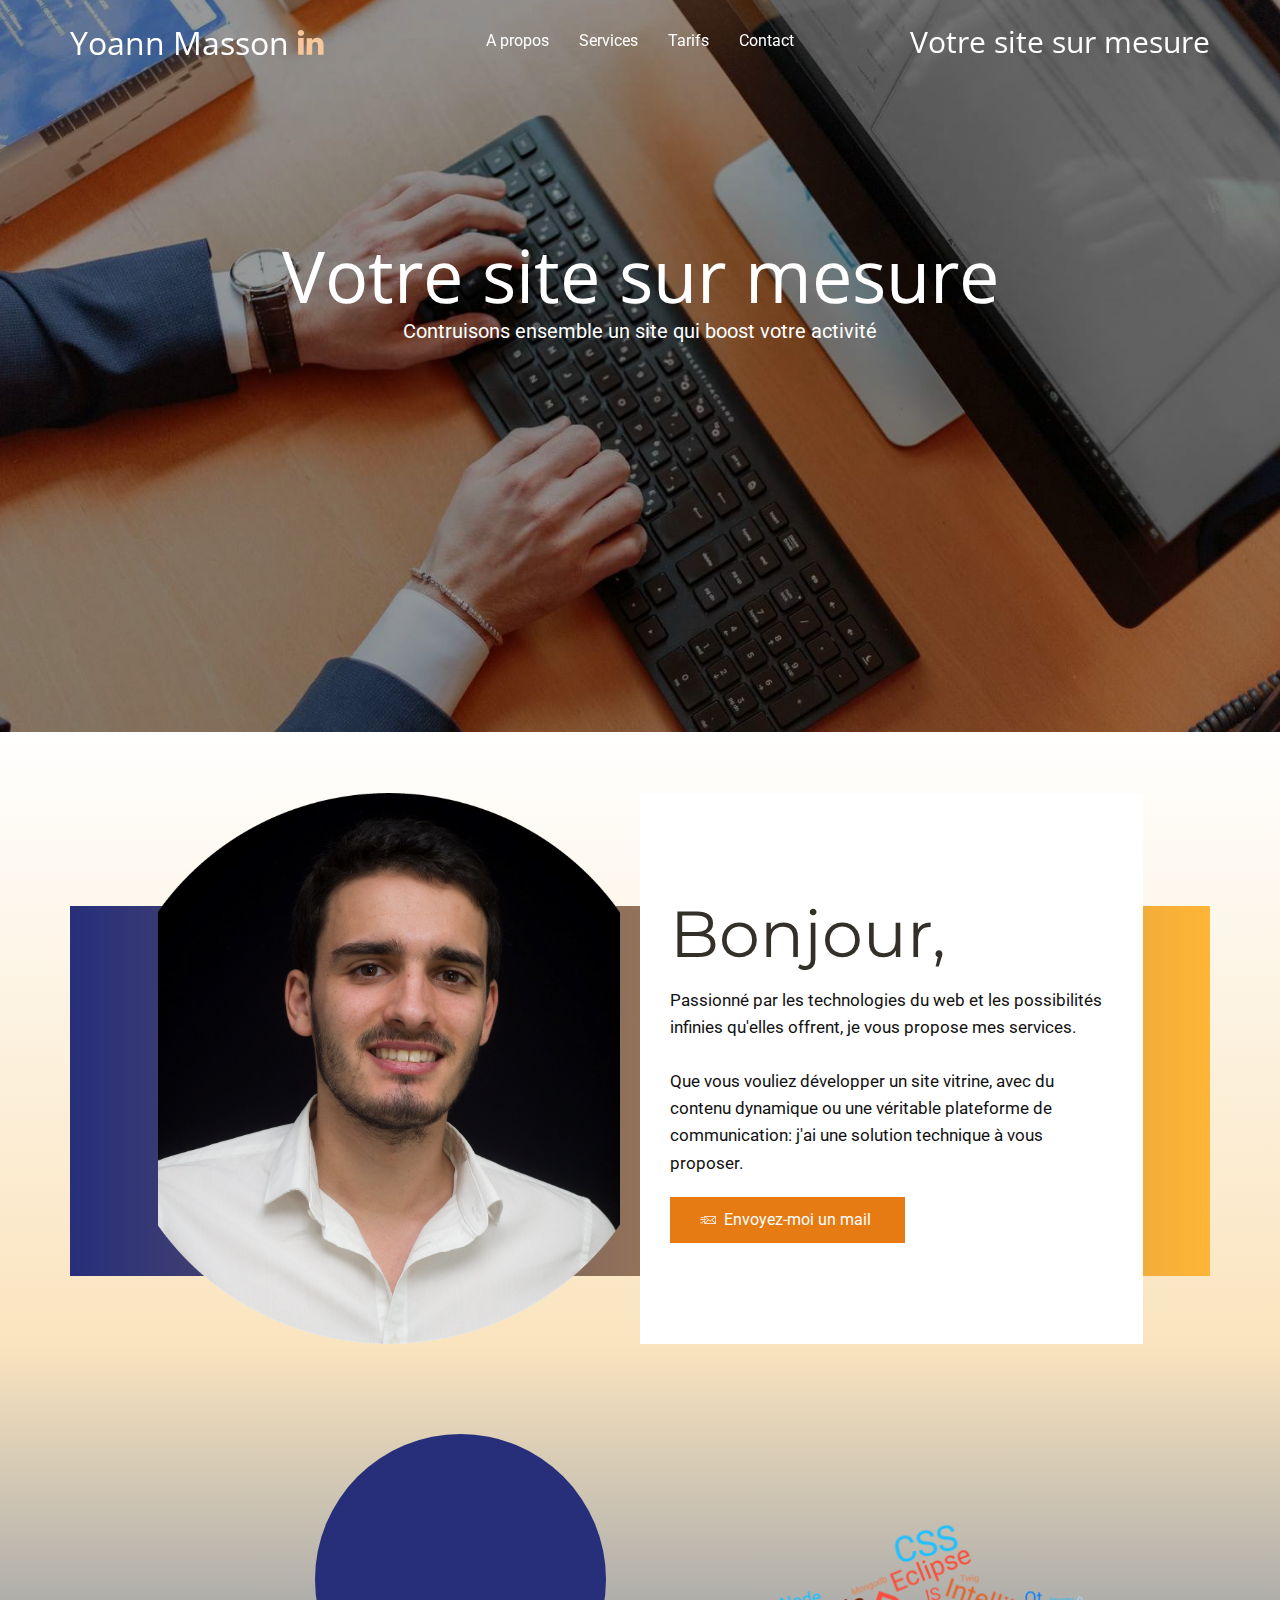
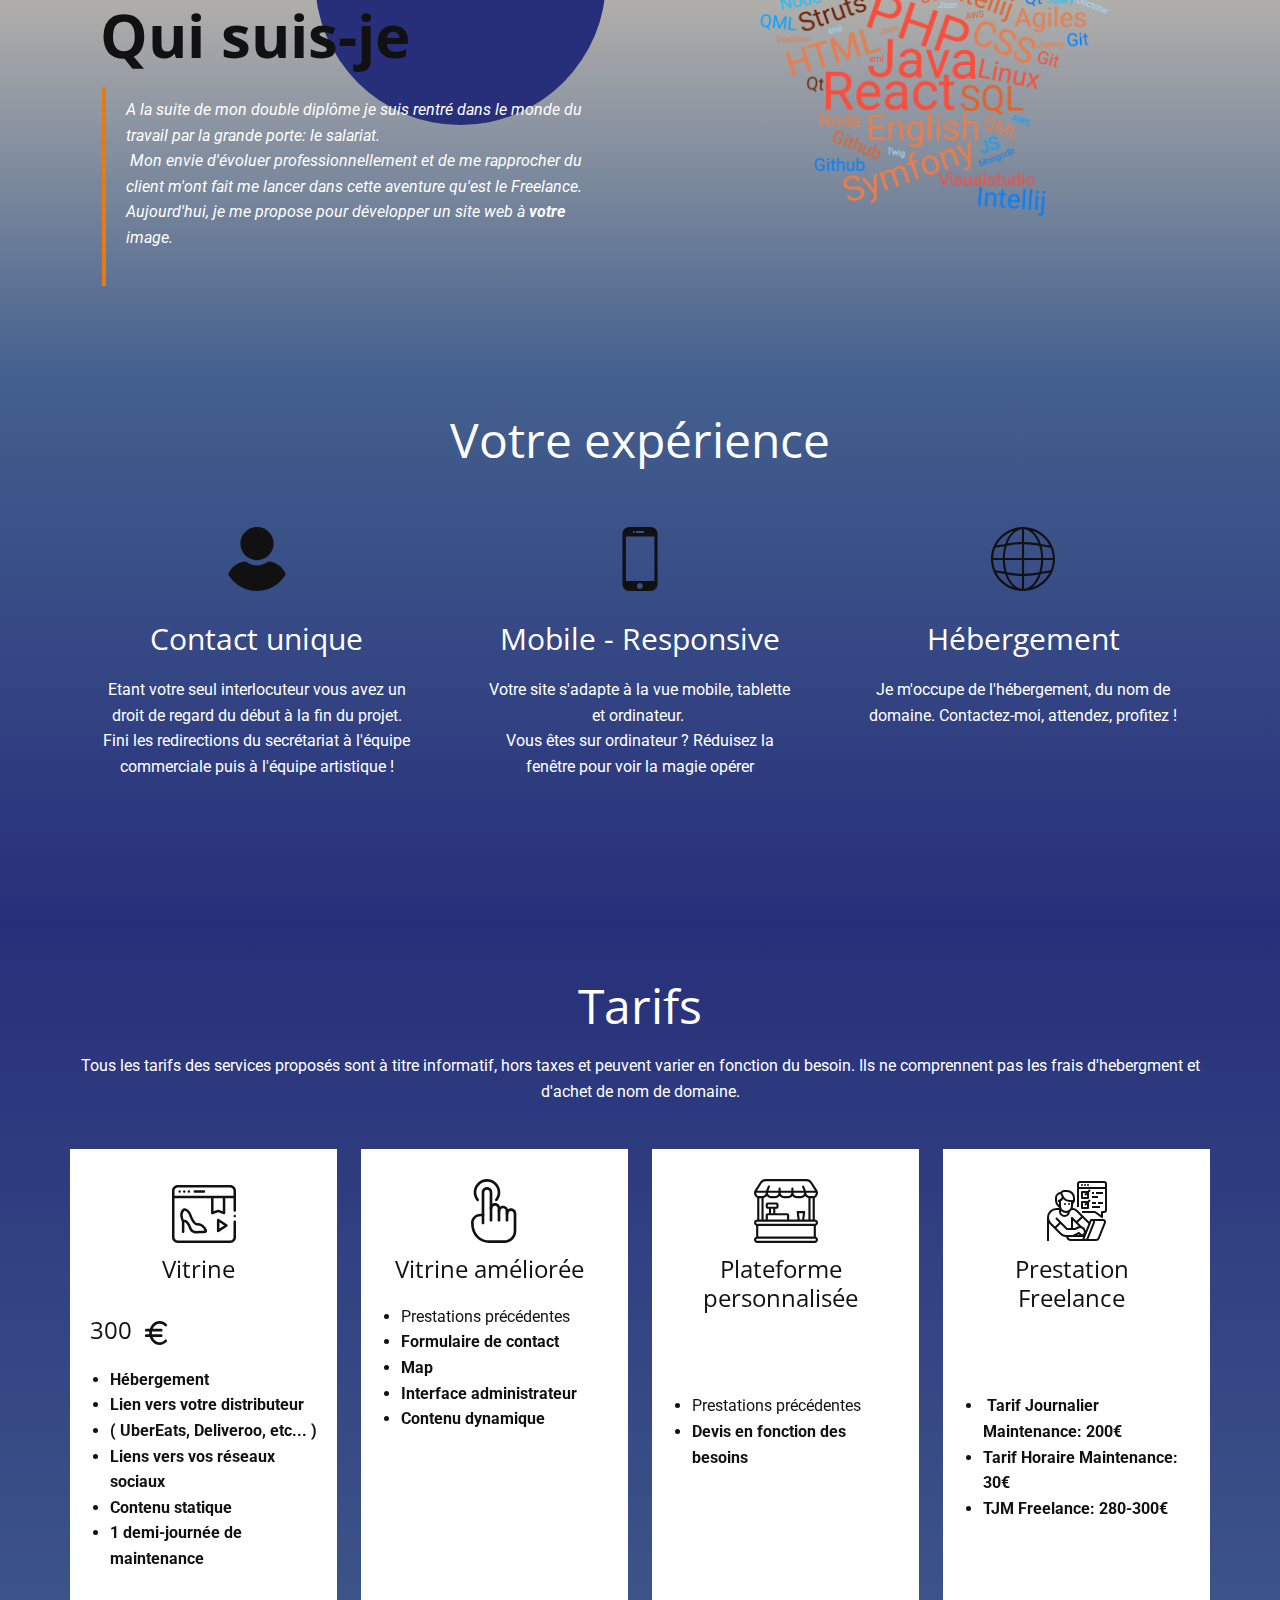
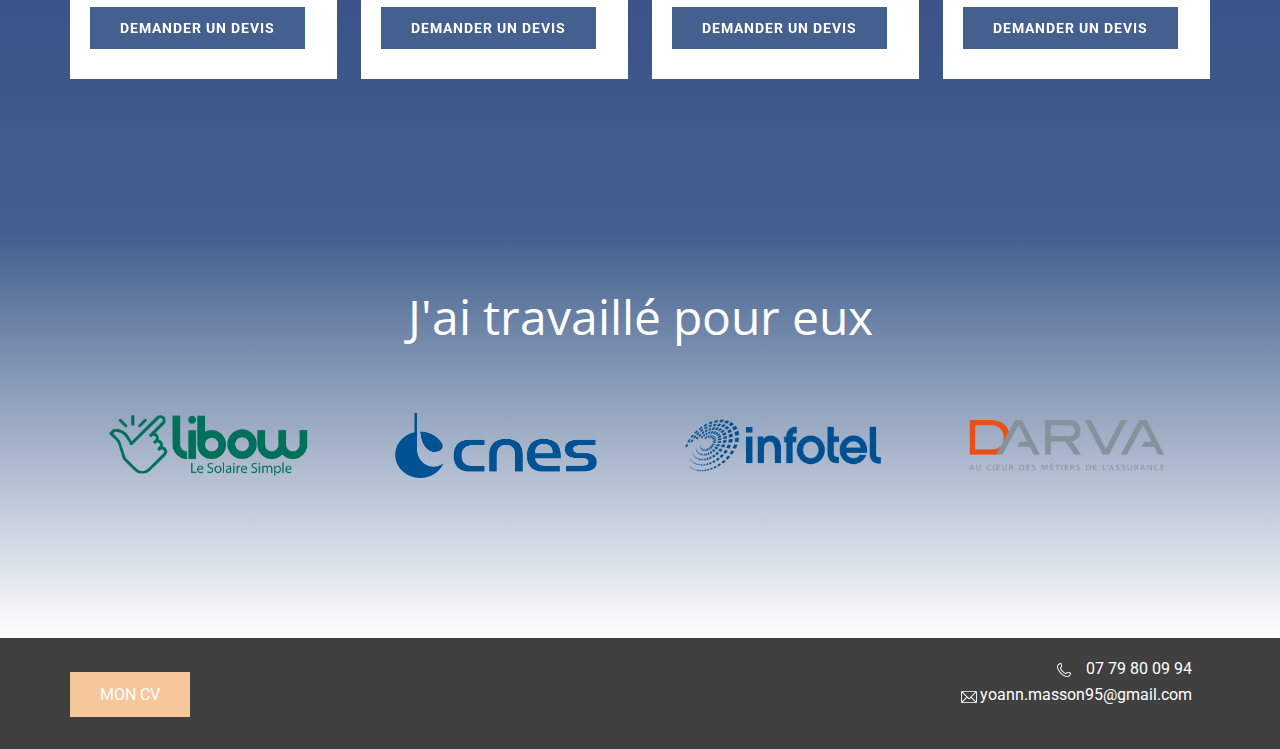
==== index.html @ 42c89940 "typo" ====
<!DOCTYPE html>
<html style="font-size: 16px;">
  <head>
    <meta name="viewport" content="width=device-width, initial-scale=1.0">
    <meta charset="utf-8">
    <meta name="keywords" content="site sur mesure yoann masson">
    <meta name="description" content="">
    <meta name="page_type" content="np-template-header-footer-from-plugin">
    <title>Site-sur-mesure</title>
    <link rel="stylesheet" href="nicepage.css" media="screen">
<link rel="stylesheet" href="Site-sur-mesure.css" media="screen">
    <script class="u-script" type="text/javascript" src="jquery.js" defer=""></script>
    <script class="u-script" type="text/javascript" src="nicepage.js" defer=""></script>
    <meta name="generator" content="Nicepage 3.0.8, nicepage.com">
    <link id="u-theme-google-font" rel="stylesheet" href="https://fonts.googleapis.com/css?family=Open+Sans:300,300i,400,400i,600,600i,700,700i,800,800i|Roboto:100,100i,300,300i,400,400i,500,500i,700,700i,900,900i">
    <link id="u-page-google-font" rel="stylesheet" href="https://fonts.googleapis.com/css?family=Montserrat:100,100i,200,200i,300,300i,400,400i,500,500i,600,600i,700,700i,800,800i,900,900i|heading-font">
    
    
    
    
    
    
    
    <script type="application/ld+json">{
		"@context": "http://schema.org",
		"@type": "Organization",
		"name": "YoannMasson",
		"url": "index.html",
		"sameAs": [
				"https://linkedin.com/in/yoann-masson-91138a1b9/"
		]
}</script>
    <meta property="og:title" content="Site-sur-mesure">
    <meta property="og:type" content="website">
    <meta name="theme-color" content="#e67b13">
    <link rel="canonical" href="index.html">
    <meta property="og:url" content="index.html">
  </head>
  <body data-home-page="Site-sur-mesure.html" data-home-page-title="Site-sur-mesure" class="u-body u-overlap u-overlap-contrast u-overlap-transparent"><header class="u-clearfix u-header u-palette-2-base u-sticky u-header" id="sec-a6fa"><div class="u-clearfix u-sheet u-sheet-1">
        <h3 class="u-align-right u-headline u-text u-text-1">
          <a href="/">Votre site sur mesure</a>
        </h3>
        <h3 class="u-align-left u-headline u-text u-text-2">
          <a href="/">Yoann Masson</a>
        </h3>
        <div class="u-social-icons u-spacing-10 u-social-icons-1">
          <a class="u-social-url" target="_blank" href="https://linkedin.com/in/yoann-masson-91138a1b9/"><span class="u-icon u-icon-circle u-social-linkedin u-social-type-logo u-icon-1"><svg class="u-svg-link" preserveAspectRatio="xMidYMin slice" viewBox="0 0 112 112" style=""><use xmlns:xlink="http://www.w3.org/1999/xlink" xlink:href="#svg-57b5"></use></svg><svg xmlns="http://www.w3.org/2000/svg" xmlns:xlink="http://www.w3.org/1999/xlink" version="1.1" xml:space="preserve" class="u-svg-content" viewBox="0 0 112 112" x="0px" y="0px" id="svg-57b5"><path d="M33.8,96.8H14.5v-58h19.3V96.8z M24.1,30.9L24.1,30.9c-6.6,0-10.8-4.5-10.8-10.1c0-5.8,4.3-10.1,10.9-10.1 S34.9,15,35.1,20.8C35.1,26.4,30.8,30.9,24.1,30.9z M103.3,96.8H84.1v-31c0-7.8-2.7-13.1-9.8-13.1c-5.3,0-8.5,3.6-9.9,7.1 c-0.6,1.3-0.6,3-0.6,4.8V97H44.5c0,0,0.3-52.6,0-58h19.3v8.2c2.6-3.9,7.2-9.6,17.4-9.6c12.7,0,22.2,8.4,22.2,26.1V96.8z"></path></svg></span>
          </a>
        </div>
        <nav class="u-menu u-menu-dropdown u-offcanvas u-menu-1">
          <div class="menu-collapse" style="font-size: 1rem; letter-spacing: 0px;">
            <a class="u-border-2 u-border-active-palette-1-base u-border-hover-palette-1-light-1 u-border-no-left u-border-no-right u-border-no-top u-button-style u-custom-left-right-menu-spacing u-custom-padding-bottom u-custom-top-bottom-menu-spacing u-nav-link u-text-active-palette-1-base u-text-body-alt-color u-text-hover-palette-1-base" href="#">
              <svg><use xmlns:xlink="http://www.w3.org/1999/xlink" xlink:href="#menu-hamburger"></use></svg>
              <svg version="1.1" xmlns="http://www.w3.org/2000/svg" xmlns:xlink="http://www.w3.org/1999/xlink"><defs><symbol id="menu-hamburger" viewBox="0 0 16 16" style="width: 16px; height: 16px;"><rect y="1" width="16" height="2"></rect><rect y="7" width="16" height="2"></rect><rect y="13" width="16" height="2"></rect>
</symbol>
</defs></svg>
            </a>
          </div>
          <div class="u-custom-menu u-nav-container">
            <ul class="u-nav u-spacing-30 u-unstyled u-nav-1"><li class="u-nav-item"><a class="u-border-2 u-border-active-palette-1-base u-border-hover-palette-1-light-1 u-border-no-left u-border-no-right u-border-no-top u-button-style u-nav-link u-text-active-palette-1-base u-text-body-alt-color u-text-hover-palette-1-base" href="Site-sur-mesure.html#about" data-page-id="98689448" style="padding: 6px 0px;">A propos</a>
</li><li class="u-nav-item"><a class="u-border-2 u-border-active-palette-1-base u-border-hover-palette-1-light-1 u-border-no-left u-border-no-right u-border-no-top u-button-style u-nav-link u-text-active-palette-1-base u-text-body-alt-color u-text-hover-palette-1-base" href="Site-sur-mesure.html#sec-7368" data-page-id="98689448" style="padding: 6px 0px;">Services</a>
</li><li class="u-nav-item"><a class="u-border-2 u-border-active-palette-1-base u-border-hover-palette-1-light-1 u-border-no-left u-border-no-right u-border-no-top u-button-style u-nav-link u-text-active-palette-1-base u-text-body-alt-color u-text-hover-palette-1-base" href="Site-sur-mesure.html#tarifs" data-page-id="98689448" style="padding: 6px 0px;">Tarifs</a>
</li><li class="u-nav-item"><a class="u-border-2 u-border-active-palette-1-base u-border-hover-palette-1-light-1 u-border-no-left u-border-no-right u-border-no-top u-button-style u-nav-link u-text-active-palette-1-base u-text-body-alt-color u-text-hover-palette-1-base" href="#contact" style="padding: 6px 0px;">Contact</a>
</li></ul>
          </div>
          <div class="u-custom-menu u-nav-container-collapse">
            <div class="u-black u-container-style u-inner-container-layout u-opacity u-opacity-95 u-sidenav">
              <div class="u-sidenav-overflow">
                <div class="u-menu-close"></div>
                <ul class="u-align-center u-nav u-popupmenu-items u-unstyled u-nav-2"><li class="u-nav-item"><a class="u-button-style u-nav-link" href="Site-sur-mesure.html#about" data-page-id="98689448" style="padding: 6px 0px;">A propos</a>
</li><li class="u-nav-item"><a class="u-button-style u-nav-link" href="Site-sur-mesure.html#sec-7368" data-page-id="98689448" style="padding: 6px 0px;">Services</a>
</li><li class="u-nav-item"><a class="u-button-style u-nav-link" href="Site-sur-mesure.html#tarifs" data-page-id="98689448" style="padding: 6px 0px;">Tarifs</a>
</li><li class="u-nav-item"><a class="u-button-style u-nav-link" href="Site-sur-mesure.html#contact" style="padding: 6px 0px;">Contact</a>
</li></ul>
              </div>
            </div>
            <div class="u-black u-menu-overlay u-opacity u-opacity-70"></div>
          </div>
        </nav>
      </div></header>
    <section class="skrollable u-align-center u-clearfix u-image u-parallax u-shading u-section-1" src="" data-image-width="1600" data-image-height="1067" id="sec-f73b">
      <div class="u-clearfix u-sheet u-sheet-1">
        <h1 class="u-text u-text-body-alt-color u-title u-text-1">Votre site sur mesure</h1>
        <p class="u-large-text u-text u-text-default u-text-variant u-text-2">Contruisons ensemble un site qui boost votre activité</p>
      </div>
    </section>
    <section class="u-align-center u-clearfix u-gradient u-section-2" id="carousel_b216">
      <div class="u-clearfix u-sheet u-valign-bottom-lg u-valign-bottom-xl u-sheet-1">
        <div class="u-container-style u-expanded-width u-gradient u-group u-group-1">
          <div class="u-container-layout u-valign-middle u-container-layout-1"></div>
        </div>
        <div class="u-clearfix u-layout-wrap u-layout-wrap-1">
          <div class="u-gutter-0 u-layout">
            <div class="u-layout-row">
              <div class="u-align-center-xs u-container-style u-layout-cell u-left-cell u-size-30-xl u-size-32-lg u-size-32-md u-size-32-sm u-size-32-xs u-layout-cell-1">
                <div class="u-container-layout u-valign-bottom-lg u-valign-bottom-md u-valign-bottom-xl u-valign-top-sm u-container-layout-2">
                  <img class="u-expand-resize u-expanded-width-lg u-expanded-width-md u-expanded-width-sm u-expanded-width-xl u-image u-image-1" src="images/PHOTO_Rond.png" data-image-width="1600" data-image-height="1571">
                </div>
              </div>
              <div class="u-align-left u-container-style u-layout-cell u-right-cell u-size-28-lg u-size-28-md u-size-28-sm u-size-28-xs u-size-30-xl u-white u-layout-cell-2">
                <div class="u-container-layout u-container-layout-3">
                  <h1 class="u-custom-font u-font-montserrat u-text u-text-palette-5-dark-3 u-text-1">Bonjour,<br>
                  </h1>
                  <p class="u-text u-text-2">Passionné par les technologies du web et les possibilités infinies qu'elles offrent, je vous propose mes services.<br>
                    <br>Que vous vouliez développer un site vitrine, avec du contenu dynamique ou une véritable plateforme de communication: j'ai une solution technique à vous proposer.
                  </p>
                  <a href="mailto:ciuciu@ppo.fr?subject=dxdfxfdxf" class="u-btn u-button-style u-btn-1"><span class="u-icon u-icon-1"><svg xmlns="http://www.w3.org/2000/svg" xmlns:xlink="http://www.w3.org/1999/xlink" version="1.1" xml:space="preserve" class="u-svg-content" viewBox="0 0 345.834 345.834" x="0px" y="0px" style="width: 1em; height: 1em;"><g><path d="M339.798,260.429c0.13-0.026,0.257-0.061,0.385-0.094c0.109-0.028,0.219-0.051,0.326-0.084   c0.125-0.038,0.247-0.085,0.369-0.129c0.108-0.039,0.217-0.074,0.324-0.119c0.115-0.048,0.226-0.104,0.338-0.157   c0.109-0.052,0.22-0.1,0.327-0.158c0.107-0.057,0.208-0.122,0.312-0.184c0.107-0.064,0.215-0.124,0.319-0.194   c0.111-0.074,0.214-0.156,0.321-0.236c0.09-0.067,0.182-0.13,0.27-0.202c0.162-0.133,0.316-0.275,0.466-0.421   c0.027-0.026,0.056-0.048,0.083-0.075c0.028-0.028,0.052-0.059,0.079-0.088c0.144-0.148,0.284-0.3,0.416-0.46   c0.077-0.094,0.144-0.192,0.216-0.289c0.074-0.1,0.152-0.197,0.221-0.301c0.074-0.111,0.139-0.226,0.207-0.34   c0.057-0.096,0.118-0.19,0.171-0.289c0.062-0.115,0.114-0.234,0.169-0.351c0.049-0.104,0.101-0.207,0.146-0.314   c0.048-0.115,0.086-0.232,0.128-0.349c0.041-0.114,0.085-0.227,0.12-0.343c0.036-0.118,0.062-0.238,0.092-0.358   c0.029-0.118,0.063-0.234,0.086-0.353c0.028-0.141,0.045-0.283,0.065-0.425c0.014-0.1,0.033-0.199,0.043-0.3   c0.025-0.249,0.038-0.498,0.038-0.748V92.76c0-4.143-3.357-7.5-7.5-7.5h-236.25c-0.066,0-0.13,0.008-0.196,0.01   c-0.143,0.004-0.285,0.01-0.427,0.022c-0.113,0.009-0.225,0.022-0.337,0.037c-0.128,0.016-0.255,0.035-0.382,0.058   c-0.119,0.021-0.237,0.046-0.354,0.073c-0.119,0.028-0.238,0.058-0.356,0.092c-0.117,0.033-0.232,0.069-0.346,0.107   c-0.117,0.04-0.234,0.082-0.349,0.128c-0.109,0.043-0.216,0.087-0.322,0.135c-0.118,0.053-0.235,0.11-0.351,0.169   c-0.099,0.051-0.196,0.103-0.292,0.158c-0.116,0.066-0.23,0.136-0.343,0.208c-0.093,0.06-0.184,0.122-0.274,0.185   c-0.106,0.075-0.211,0.153-0.314,0.235c-0.094,0.075-0.186,0.152-0.277,0.231c-0.09,0.079-0.179,0.158-0.266,0.242   c-0.099,0.095-0.194,0.194-0.288,0.294c-0.047,0.05-0.097,0.094-0.142,0.145c-0.027,0.03-0.048,0.063-0.074,0.093   c-0.094,0.109-0.182,0.223-0.27,0.338c-0.064,0.084-0.13,0.168-0.19,0.254c-0.078,0.112-0.15,0.227-0.222,0.343   c-0.059,0.095-0.12,0.189-0.174,0.286c-0.063,0.112-0.118,0.227-0.175,0.342c-0.052,0.105-0.106,0.21-0.153,0.317   c-0.049,0.113-0.092,0.23-0.135,0.345c-0.043,0.113-0.087,0.225-0.124,0.339c-0.037,0.115-0.067,0.232-0.099,0.349   c-0.032,0.12-0.066,0.239-0.093,0.36c-0.025,0.113-0.042,0.228-0.062,0.342c-0.022,0.13-0.044,0.26-0.06,0.39   c-0.013,0.108-0.019,0.218-0.027,0.328c-0.01,0.14-0.019,0.28-0.021,0.421c-0.001,0.041-0.006,0.081-0.006,0.122v46.252   c0,4.143,3.357,7.5,7.5,7.5s7.5-3.357,7.5-7.5v-29.595l66.681,59.037c-0.348,0.245-0.683,0.516-0.995,0.827l-65.687,65.687v-49.288   c0-4.143-3.357-7.5-7.5-7.5s-7.5,3.357-7.5,7.5v9.164h-38.75c-4.143,0-7.5,3.357-7.5,7.5s3.357,7.5,7.5,7.5h38.75v43.231   c0,4.143,3.357,7.5,7.5,7.5h236.25c0.247,0,0.494-0.013,0.74-0.037c0.115-0.011,0.226-0.033,0.339-0.049   C339.542,260.469,339.67,260.454,339.798,260.429z M330.834,234.967l-65.688-65.687c-0.042-0.042-0.087-0.077-0.13-0.117   l49.383-41.897c3.158-2.68,3.546-7.412,0.866-10.571c-2.678-3.157-7.41-3.547-10.571-0.866l-84.381,71.59l-98.444-87.158h208.965   V234.967z M185.878,179.888c0.535-0.535,0.969-1.131,1.308-1.765l28.051,24.835c1.418,1.255,3.194,1.885,4.972,1.885   c1.726,0,3.451-0.593,4.853-1.781l28.587-24.254c0.26,0.38,0.553,0.743,0.89,1.08l65.687,65.687H120.191L185.878,179.888z"></path><path d="M7.5,170.676h126.667c4.143,0,7.5-3.357,7.5-7.5s-3.357-7.5-7.5-7.5H7.5c-4.143,0-7.5,3.357-7.5,7.5   S3.357,170.676,7.5,170.676z"></path><path d="M20.625,129.345H77.5c4.143,0,7.5-3.357,7.5-7.5s-3.357-7.5-7.5-7.5H20.625c-4.143,0-7.5,3.357-7.5,7.5   S16.482,129.345,20.625,129.345z"></path><path d="M62.5,226.51h-55c-4.143,0-7.5,3.357-7.5,7.5s3.357,7.5,7.5,7.5h55c4.143,0,7.5-3.357,7.5-7.5S66.643,226.51,62.5,226.51z"></path>
</g></svg><img></span>&nbsp;​&nbsp;Envoyez-moi un mail&nbsp;
                  </a>
                </div>
              </div>
            </div>
          </div>
        </div>
      </div>
    </section>
    <section class="u-align-center u-clearfix u-gradient u-section-3" id="about">
      <div class="u-clearfix u-sheet u-valign-middle u-sheet-1">
        <div class="u-clearfix u-expanded-width u-layout-wrap u-layout-wrap-1">
          <div class="u-layout">
            <div class="u-layout-row">
              <div class="u-container-style u-layout-cell u-left-cell u-size-30 u-layout-cell-1">
                <div class="u-container-layout u-valign-bottom u-container-layout-1">
                  <div class="u-palette-3-base u-shape u-shape-circle u-shape-1"></div>
                  <h2 class="u-text u-text-1">Qui suis-je</h2>
                  <blockquote class="u-text u-text-2">
                    <span class="u-text-body-alt-color">A la suite de mon double diplôme je suis rentré dans le monde du travail par la grande porte: le salariat​.<br>&nbsp;Mon envie d'évoluer professionnellement et de me rapprocher du client m'ont fait me​ lancer dans cette aventure qu'est le Freelance. Aujourd'hui, je me propose pour développer un site web à <b>votre </b>image.<br>
                    </span>
                    <br>
                  </blockquote>
                </div>
              </div>
              <div class="u-container-style u-image u-layout-cell u-right-cell u-size-30 u-image-1">
                <div class="u-container-layout u-container-layout-2"></div>
              </div>
            </div>
          </div>
        </div>
      </div>
    </section>
    <section class="u-align-center u-clearfix u-gradient u-section-4" id="sec-7368">
      <div class="u-clearfix u-sheet u-sheet-1">
        <h1 class="u-text u-text-default u-text-1">Votre expérience</h1>
        <div class="u-expanded-width u-list u-repeater u-list-1">
          <div class="u-align-center u-container-style u-list-item u-repeater-item u-list-item-1">
            <div class="u-container-layout u-similar-container u-valign-top u-container-layout-1"><span class="u-icon u-icon-circle u-icon-1"><svg class="u-svg-link" preserveAspectRatio="xMidYMin slice" viewBox="0 0 460.8 460.8" style=""><use xmlns:xlink="http://www.w3.org/1999/xlink" xlink:href="#svg-3f13"></use></svg><svg xmlns="http://www.w3.org/2000/svg" xmlns:xlink="http://www.w3.org/1999/xlink" version="1.1" xml:space="preserve" class="u-svg-content" viewBox="0 0 460.8 460.8" x="0px" y="0px" id="svg-3f13" style="enable-background:new 0 0 460.8 460.8;"><g><g><path d="M230.432,0c-65.829,0-119.641,53.812-119.641,119.641s53.812,119.641,119.641,119.641s119.641-53.812,119.641-119.641    S296.261,0,230.432,0z"></path>
</g>
</g><g><g><path d="M435.755,334.89c-3.135-7.837-7.314-15.151-12.016-21.943c-24.033-35.527-61.126-59.037-102.922-64.784    c-5.224-0.522-10.971,0.522-15.151,3.657c-21.943,16.196-48.065,24.555-75.233,24.555s-53.29-8.359-75.233-24.555    c-4.18-3.135-9.927-4.702-15.151-3.657c-41.796,5.747-79.412,29.257-102.922,64.784c-4.702,6.792-8.882,14.629-12.016,21.943    c-1.567,3.135-1.045,6.792,0.522,9.927c4.18,7.314,9.404,14.629,14.106,20.898c7.314,9.927,15.151,18.808,24.033,27.167    c7.314,7.314,15.673,14.106,24.033,20.898c41.273,30.825,90.906,47.02,142.106,47.02s100.833-16.196,142.106-47.02    c8.359-6.269,16.718-13.584,24.033-20.898c8.359-8.359,16.718-17.241,24.033-27.167c5.224-6.792,9.927-13.584,14.106-20.898    C436.8,341.682,437.322,338.024,435.755,334.89z"></path>
</g>
</g></svg></span>
              <h3 class="u-text u-text-body-alt-color u-text-2">Contact unique</h3>
              <p class="u-text u-text-body-alt-color u-text-3"> Etant votre seul interlocuteur vous avez un droit de regard du début à la fin du projet. Fini les redirections du secrétariat à l'équipe commerciale puis à l'équipe artistique !</p>
            </div>
          </div>
          <div class="u-align-center u-container-style u-list-item u-repeater-item u-list-item-2">
            <div class="u-container-layout u-similar-container u-valign-top u-container-layout-2"><span class="u-icon u-icon-circle u-icon-2"><svg class="u-svg-link" preserveAspectRatio="xMidYMin slice" viewBox="0 0 503.604 503.604" style=""><use xmlns:xlink="http://www.w3.org/1999/xlink" xlink:href="#svg-2464"></use></svg><svg xmlns="http://www.w3.org/2000/svg" xmlns:xlink="http://www.w3.org/1999/xlink" version="1.1" xml:space="preserve" class="u-svg-content" viewBox="0 0 503.604 503.604" x="0px" y="0px" id="svg-2464" style="enable-background:new 0 0 503.604 503.604;"><g><g><path d="M337.324,0H167.192c-28.924,0-53.5,23.584-53.5,52.5v398.664c0,28.916,24.056,52.44,52.98,52.44l170.412-0.184    c28.92,0,52.58-23.528,52.58-52.448l0.248-398.5C389.908,23.452,366.364,0,337.324,0z M227.68,31.476h49.36    c4.336,0,7.868,3.52,7.868,7.868c0,4.348-3.532,7.868-7.868,7.868h-49.36c-4.348,0-7.868-3.52-7.868-7.868    C219.812,34.996,223.332,31.476,227.68,31.476z M198.02,33.98c2.916-2.912,8.224-2.952,11.136,0c1.46,1.456,2.324,3.5,2.324,5.588    c0,2.048-0.864,4.088-2.324,5.548c-1.452,1.46-3.504,2.32-5.548,2.32c-2.084,0-4.088-0.86-5.588-2.32    c-1.452-1.456-2.28-3.5-2.28-5.548C195.736,37.48,196.568,35.436,198.02,33.98z M250.772,488.008    c-12.984,0-23.544-10.568-23.544-23.548c0-12.984,10.56-23.548,23.544-23.548s23.544,10.564,23.544,23.548    C274.316,477.44,263.752,488.008,250.772,488.008z M365.488,424.908H141.232V74.756h224.256V424.908z"></path>
</g>
</g></svg></span>
              <h3 class="u-text u-text-body-alt-color u-text-4">Mobile - Responsive</h3>
              <p class="u-text u-text-body-alt-color u-text-5"> Votre site s'adapte à la vue mobile, tablette et ordinateur.&nbsp;<br>Vous êtes sur ordinateur ? Réduisez la fenêtre pour voir la magie opérer
              </p>
            </div>
          </div>
          <div class="u-align-center u-container-style u-list-item u-repeater-item u-list-item-3">
            <div class="u-container-layout u-similar-container u-valign-top u-container-layout-3"><span class="u-icon u-icon-circle u-icon-3"><svg class="u-svg-link" preserveAspectRatio="xMidYMin slice" viewBox="0 0 480 480" style=""><use xmlns:xlink="http://www.w3.org/1999/xlink" xlink:href="#svg-67ae"></use></svg><svg xmlns="http://www.w3.org/2000/svg" xmlns:xlink="http://www.w3.org/1999/xlink" version="1.1" xml:space="preserve" class="u-svg-content" viewBox="0 0 480 480" id="svg-67ae"><path d="m240 0c-132.546875 0-240 107.453125-240 240s107.453125 240 240 240 240-107.453125 240-240c-.148438-132.484375-107.515625-239.851562-240-240zm207.566406 324.078125-68.253906 11.777344c7.8125-28.652344 12.03125-58.164063 12.558594-87.855469h71.929687c-.902343 26.117188-6.398437 51.871094-16.234375 76.078125zm-431.367187-76.078125h71.929687c.527344 29.691406 4.746094 59.203125 12.558594 87.855469l-68.253906-11.777344c-9.835938-24.207031-15.332032-49.960937-16.234375-76.078125zm16.234375-92.078125 68.253906-11.777344c-7.8125 28.652344-12.03125 58.164063-12.558594 87.855469h-71.929687c.902343-26.117188 6.398437-51.871094 16.234375-76.078125zm215.566406-27.472656c28.746094.367187 57.421875 2.984375 85.761719 7.832031l28.238281 4.871094c8.675781 29.523437 13.34375 60.078125 13.878906 90.847656h-127.878906zm88.488281-7.9375c-29.238281-4.996094-58.828125-7.695313-88.488281-8.0625v-96c45.863281 4.40625 85.703125 46.398437 108.28125 107.511719zm-104.488281-8.0625c-29.660156.367187-59.242188 3.066406-88.480469 8.0625l-19.800781 3.425781c22.578125-61.128906 62.417969-103.136719 108.28125-107.523438zm-85.753906 23.832031c28.335937-4.847656 57.007812-7.464844 85.753906-7.832031v103.550781h-127.878906c.535156-30.769531 5.203125-61.324219 13.878906-90.847656zm-42.125 111.71875h127.878906v103.550781c-28.746094-.367187-57.421875-2.984375-85.761719-7.832031l-28.238281-4.871094c-8.675781-29.523437-13.34375-60.078125-13.878906-90.847656zm39.390625 111.488281c29.238281 5.003907 58.824219 7.714844 88.488281 8.105469v96c-45.863281-4.410156-85.703125-46.402344-108.28125-107.515625zm104.488281 8.105469c29.660156-.390625 59.242188-3.101562 88.480469-8.105469l19.800781-3.425781c-22.578125 61.128906-62.417969 103.136719-108.28125 107.523438zm85.753906-23.875c-28.335937 4.847656-57.007812 7.464844-85.753906 7.832031v-103.550781h127.878906c-.535156 30.769531-5.203125 61.324219-13.878906 90.847656zm58.117188-111.71875c-.527344-29.691406-4.746094-59.203125-12.558594-87.855469l68.253906 11.777344c9.835938 24.207031 15.332032 49.960937 16.234375 76.078125zm47.601562-93.710938-65.425781-11.289062c-11.761719-38.371094-33.765625-72.808594-63.648437-99.601562 55.878906 18.648437 102.21875 58.457031 129.074218 110.890624zm-269.871094-110.890624c-29.882812 26.792968-51.886718 61.230468-63.648437 99.601562l-65.425781 11.289062c26.855468-52.433593 73.195312-92.242187 129.074218-110.890624zm-129.074218 314.3125 65.425781 11.289062c11.761719 38.371094 33.765625 72.808594 63.648437 99.601562-55.878906-18.648437-102.21875-58.457031-129.074218-110.890624zm269.871094 110.890624c29.882812-26.792968 51.886718-61.230468 63.648437-99.601562l65.425781-11.289062c-26.855468 52.433593-73.195312 92.242187-129.074218 110.890624zm0 0"></path></svg></span>
              <h3 class="u-text u-text-body-alt-color u-text-6">Hébergement</h3>
              <p class="u-text u-text-body-alt-color u-text-7"> Je m'occupe de l'hébergement, du nom de domaine. Contactez-moi, attendez, profitez !</p>
            </div>
          </div>
        </div>
      </div>
    </section>
    <section class="u-align-center u-clearfix u-gradient u-section-5" id="tarifs">
      <div class="u-clearfix u-sheet u-sheet-1">
        <h1 class="u-text u-text-default u-text-1">Tarifs</h1>
        <p class="u-text u-text-body-alt-color u-text-default u-text-2">Tous les tarifs des services proposés sont à titre informatif, hors taxes et peuvent varier en fonction du besoin. Ils ne comprennent pas les frais d'hebergment et d'achet de nom de domaine.</p>
        <div class="u-expanded-width u-list u-repeater u-list-1">
          <div class="u-align-center u-container-style u-list-item u-repeater-item u-video-cover u-white u-list-item-1" data-animation-name="zoomIn" data-animation-duration="1000" data-animation-delay="0" data-animation-direction="">
            <div class="u-container-layout u-similar-container u-valign-top u-container-layout-1"><span class="u-icon u-icon-circle u-icon-1"><svg class="u-svg-link" preserveAspectRatio="xMidYMin slice" viewBox="0 -24 512 512" style=""><use xmlns:xlink="http://www.w3.org/1999/xlink" xlink:href="#svg-7616"></use></svg><svg xmlns="http://www.w3.org/2000/svg" xmlns:xlink="http://www.w3.org/1999/xlink" version="1.1" xml:space="preserve" class="u-svg-content" viewBox="0 -24 512 512" id="svg-7616"><path d="m369.316406 377.503906c-1.625 0-3.257812-.394531-4.742187-1.195312-3.234375-1.746094-5.253907-5.125-5.253907-8.804688v-88.113281c0-3.679687 2.019532-7.058594 5.253907-8.804687 3.242187-1.742188 7.171875-1.570313 10.242187.453124l66.914063 44.058594c2.808593 1.847656 4.5 4.984375 4.5 8.351563 0 3.363281-1.691407 6.5-4.5 8.351562l-66.914063 44.058594c-1.660156 1.09375-3.578125 1.644531-5.5 1.644531zm10.003906-79.558594v51l38.726563-25.5zm0 0"></path><path d="m466.269531 0h-420.539062c-25.214844 0-45.730469 20.515625-45.730469 45.730469v372.464843c0 25.214844 20.515625 45.730469 45.730469 45.730469h420.539062c25.214844 0 45.730469-20.515625 45.730469-45.730469v-124.109374c0-5.523438-4.476562-10-10-10s-10 4.476562-10 10v124.109374c0 14.1875-11.542969 25.730469-25.730469 25.730469h-420.539062c-14.1875 0-25.730469-11.542969-25.730469-25.730469v-312.574218h292.34375v119.25c0 3.253906 1.582031 6.304687 4.242188 8.179687 2.660156 1.871094 6.066406 2.332031 9.132812 1.234375l43.601562-15.640625 43.601563 15.640625c1.097656.394532 2.238281.585938 3.375.585938 2.03125 0 4.046875-.621094 5.753906-1.820313 2.664063-1.875 4.246094-4.925781 4.246094-8.179687v-119.25h65.703125v98.015625c0 5.523437 4.476562 10 10 10s10-4.476563 10-10v-157.90625c0-25.214844-20.515625-45.730469-45.730469-45.730469zm-59.972656 210.660156-33.601563-12.050781c-2.183593-.785156-4.570312-.785156-6.753906 0l-33.601562 12.050781v-105.039062h73.957031zm-386.296875-125.039062v-39.890625c0-14.1875 11.542969-25.730469 25.730469-25.730469h420.539062c14.1875 0 25.730469 11.542969 25.730469 25.730469v39.890625zm0 0"></path><path d="m88.980469 383.398438c5.519531 0 10-4.476563 10-10v-76.042969c.824219-.078125 1.78125-.03125 2.871093.246093 4.910157 1.246094 18.078126 8.5625 34.210938 49.464844 11.128906 28.214844 30.132812 40.253906 63.539062 40.253906 33.230469 0 51.089844-.839843 61.640626-2.890624 4.894531-.953126 19.785156-3.847657 19.785156-19.273438 0-3.4375-2.863282-8.761719-4.957032-12.648438-2.53125-4.703124-6.800781-11.808593-12.777343-18.945312-15.695313-18.742188-35.296875-28.648438-56.6875-28.648438-17.394531 0-36.351563-26.222656-53.378907-73.832031-14.5-40.550781-49.109374-45.652343-50.578124-45.851562-2.445313-.324219-4.882813.261719-6.875 1.589843-.074219.035157-.152344.074219-.234376.113282-19.089843 9.5-46.46875 35.980468-16.558593 106.761718v79.707032c0 5.519531 4.476562 9.996094 10 9.996094zm13.820312-177.6875c6.636719 1.914062 23.300781 8.910156 31.59375 32.101562 20.960938 58.609375 44.578125 87.101562 72.210938 87.101562 30.597656 0 47.65625 28.453126 53.105469 39.449219-11.089844 2.953125-47.386719 2.953125-60.109376 2.953125-25.136718 0-36.898437-7.21875-44.933593-27.589844-14.863281-37.6875-30.894531-57.890624-49-61.769531-2.128907-.457031-4.140625-.652343-6.023438-.652343-1.960937 0-3.785156.210937-5.457031.5625-10.285156-27.394532-15.128906-58.867188 8.613281-72.15625zm0 0"></path><path d="m502 258.671875c-4.199219 0-7.976562-2.691406-9.40625-6.625-1.402344-3.851563-.203125-8.351563 2.9375-10.992187 3.289062-2.765626 8.085938-3.140626 11.746094-.867188 3.488281 2.164062 5.34375 6.414062 4.53125 10.445312-.929688 4.621094-5.097656 8.039063-9.808594 8.039063zm0 0"></path><path d="m255.480469 62.929688h-72.566407c-5.519531 0-10-4.480469-10-10 0-5.523438 4.480469-10 10-10h72.566407c5.523437 0 10 4.476562 10 10-.003907 5.519531-4.480469 10-10 10zm0 0"></path><path d="m97.808594 62.921875c-4.121094 0-7.894532-2.617187-9.347656-6.472656-1.492188-3.949219-.269532-8.578125 3.003906-11.253907 3.234375-2.644531 7.898437-2.984374 11.480468-.84375 3.585938 2.144532 5.496094 6.425782 4.675782 10.53125-.925782 4.617188-5.105469 8.039063-9.8125 8.039063zm0 0"></path><path d="m134.71875 62.921875c-4.132812 0-7.878906-2.621094-9.347656-6.472656-1.511719-3.953125-.269532-8.578125 3.007812-11.253907 3.234375-2.644531 7.890625-2.984374 11.476563-.84375 3.589843 2.144532 5.480469 6.433594 4.664062 10.53125-.917969 4.621094-5.09375 8.039063-9.800781 8.039063zm0 0"></path><path d="m60.910156 62.921875c-4.121094 0-7.90625-2.617187-9.359375-6.472656-1.496093-3.957031-.261719-8.578125 3.015625-11.253907 3.234375-2.644531 7.894532-2.984374 11.480469-.84375 3.578125 2.136719 5.488281 6.441407 4.664063 10.53125-.933594 4.617188-5.082032 8.039063-9.800782 8.039063zm0 0"></path></svg></span>
              <h4 class="u-align-center u-text u-text-3">Vitrine</h4>
              <h4 class="u-align-left u-text u-text-4">300&nbsp;&nbsp;<span class="u-icon"><svg xmlns="http://www.w3.org/2000/svg" xmlns:xlink="http://www.w3.org/1999/xlink" version="1.1" xml:space="preserve" class="u-svg-content" viewBox="0 0 432.763 432.762" x="0px" y="0px" style="width: 1em; height: 1em;"><g><path d="M374.363,342.635c-25.563,26.889-58.292,41.7-92.16,41.7c-55.509,0-103.572-38.981-126.192-95.329h154.186   c13.37,0,24.21-10.84,24.21-24.21s-10.84-24.21-24.21-24.21H143.708c-0.952-7.915-1.472-15.989-1.472-24.211   c0-9.274,0.653-18.365,1.871-27.237h166.09c13.37,0,24.21-10.84,24.21-24.21s-10.84-24.211-24.21-24.211H157.299   c23.105-54.698,70.4-92.302,124.904-92.302c33.868,0,66.597,14.812,92.16,41.698c9.203,9.685,24.518,10.083,34.224,0.872   c9.693-9.215,10.077-24.539,0.875-34.229C374.671,20.156,329.478,0,282.209,0c-80.712,0-149.705,58.62-176.478,140.724H40.854   c-13.37,0-24.21,10.84-24.21,24.21s10.84,24.21,24.21,24.21h54.503c-0.981,8.934-1.542,18.007-1.542,27.237   c0,8.192,0.428,16.255,1.211,24.211H40.854c-13.37,0-24.21,10.84-24.21,24.21s10.84,24.21,24.21,24.21h63.916   c26.043,83.691,95.733,143.75,177.433,143.75c47.274,0,92.456-20.161,127.247-56.755c9.208-9.693,8.83-25.015-0.869-34.229   C398.894,332.563,383.566,332.948,374.363,342.635z"></path>
</g></svg><img></span>&nbsp;
              </h4>
              <ul class="u-align-left u-text u-text-5">
                <li><b>Hébergement</b>
                </li>
                <li><b>Lien vers votre distributeur</b>
                </li>
                <li><b>( UberEats, Deliveroo, etc... )</b>
                </li>
                <li><b>Liens vers vos réseaux sociaux</b>
                </li>
                <li><b>Contenu statique</b>
                </li>
                <li><b>1 demi-journée de maintenance</b>
                </li>
              </ul>
              <a href="mailto:yoann.masson95@gmail.com?subject=Demande%20devis%20-%20Vitrine" class="u-btn u-button-style u-hover-palette-1-dark-1 u-palette-2-base u-btn-1">DEMANDER UN DEVIS</a>
            </div>
          </div>
          <div class="u-align-center u-container-style u-list-item u-repeater-item u-video-cover u-white u-list-item-2" data-animation-name="zoomIn" data-animation-duration="1000" data-animation-delay="0" data-animation-direction="">
            <div class="u-container-layout u-similar-container u-valign-top u-container-layout-2"><span class="u-icon u-icon-circle u-icon-3"><svg class="u-svg-link" preserveAspectRatio="xMidYMin slice" viewBox="0 0 24 24" style=""><use xmlns:xlink="http://www.w3.org/1999/xlink" xlink:href="#svg-0f95"></use></svg><svg xmlns="http://www.w3.org/2000/svg" xmlns:xlink="http://www.w3.org/1999/xlink" version="1.1" xml:space="preserve" class="u-svg-content" viewBox="0 0 24 24" id="svg-0f95"><g><path d="m7.5 17c-.276 0-.5-.224-.5-.5v-11.5c0-1.103.897-2 2-2s2 .897 2 2v10.5c0 .276-.224.5-.5.5s-.5-.224-.5-.5v-10.5c0-.552-.448-1-1-1s-1 .448-1 1v11.5c0 .276-.224.5-.5.5z"></path>
</g><g><path d="m13.5 16c-.276 0-.5-.224-.5-.5v-4.5c0-.552-.448-1-1-1s-1 .448-1 1c0 .276-.224.5-.5.5s-.5-.224-.5-.5c0-1.103.897-2 2-2s2 .897 2 2v4.5c0 .276-.224.5-.5.5z"></path>
</g><g><path d="m16.5 16c-.276 0-.5-.224-.5-.5v-3.5c0-.552-.448-1-1-1s-1 .448-1 1c0 .276-.224.5-.5.5s-.5-.224-.5-.5c0-1.103.897-2 2-2s2 .897 2 2v3.5c0 .276-.224.5-.5.5z"></path>
</g><g><path d="m15.5 24h-5.787c-1.683 0-3.419-.733-4.646-1.961-1.354-1.355-2.069-3.288-2.066-5.588.001-1.902 1.592-3.451 3.545-3.451h.954c.276 0 .5.224.5.5s-.224.5-.5.5h-.954c-1.402 0-2.544 1.101-2.545 2.452-.002 2.058.595 3.699 1.773 4.88 1.229 1.23 2.84 1.668 3.939 1.668h5.787c1.93 0 3.5-1.57 3.5-3.5v-6.5c0-.552-.448-1-1-1s-1 .448-1 1c0 .276-.224.5-.5.5s-.5-.224-.5-.5c0-1.103.897-2 2-2s2 .897 2 2v6.5c0 2.481-2.019 4.5-4.5 4.5z"></path>
</g><g><path d="m12.5 8.32c-.111 0-.224-.037-.316-.113-.214-.175-.245-.489-.07-.703.579-.71.886-1.576.886-2.504 0-2.206-1.794-4-4-4s-4 1.794-4 4c0 .928.307 1.794.887 2.504.175.214.144.528-.07.703-.213.176-.528.144-.703-.07-.729-.891-1.114-1.976-1.114-3.137 0-2.757 2.243-5 5-5s5 2.243 5 5c0 1.161-.385 2.246-1.113 3.137-.099.121-.242.183-.387.183z"></path>
</g></svg></span>
              <h4 class="u-align-center u-text u-text-6">Vitrine améliorée</h4>
     
              <ul class="u-align-left u-text u-text-8">
                <li>Prestations précédentes</li>
                <li><b><b>Formulaire de contact</b></b>
                </li>
                <li><b>Map</b>
                </li>
                <li><b>Interface administrateur</b>
                </li>
                <li><b>Contenu dynamique</b>
                </li>
              </ul>
              <a href="mailto:yoann.masson95@gmail.com?subject=Demande%20devis%20-%20Vitrine%20ameliore" class="u-btn u-button-style u-hover-palette-1-dark-1 u-palette-2-base u-btn-2">DEMANDER UN DEVIS</a>
            </div>
          </div>
          <div class="u-align-center u-container-style u-list-item u-repeater-item u-video-cover u-white u-list-item-3" data-animation-name="zoomIn" data-animation-duration="1000" data-animation-delay="0" data-animation-direction="">
            <div class="u-container-layout u-similar-container u-valign-top u-container-layout-3"><span class="u-icon u-icon-circle u-icon-5"><svg class="u-svg-link" preserveAspectRatio="xMidYMin slice" viewBox="0 0 60 60" style=""><use xmlns:xlink="http://www.w3.org/1999/xlink" xlink:href="#svg-711a"></use></svg><svg xmlns="http://www.w3.org/2000/svg" xmlns:xlink="http://www.w3.org/1999/xlink" version="1.1" xml:space="preserve" class="u-svg-content" viewBox="0 0 60 60" id="svg-711a" style="color: currentcolor;"><g id="Page-1" fill="none" fill-rule="evenodd"><g id="038---Market-Stall" fill="currentColor" fill-rule="nonzero"><path id="Shape" d="m58.542 16.532c.933889-.9382433 1.4581232-2.208199 1.458-3.532-.002641-.8427643-.2454618-1.6673144-.7-2.377l-4.984-7.835c-1.0994693-1.73088877-3.0054461-2.78189023-5.056-2.788h-38.52c-2.04860987.00566975-3.95318412 1.05463673-5.053 2.783l-4.987 7.841c-.45466125.7092595-.69750119 1.5335276-.7 2.376.00075979 1.3285244.5287412 2.6024414 1.468 3.542.44337669.434393.96262381.7838341 1.532 1.031v20.427c-1.45943726-.0027654-2.70808095 1.0474881-2.95538732 2.485822-.24730638 1.4383339.57883984 2.8453257 1.95538732 3.330178v10.368c-1.37654748.4848523-2.2026937 1.8918441-1.95538732 3.330178.24730637 1.4383339 1.49595006 2.4885874 2.95538732 2.485822h54c1.4594373.0027654 2.7080809-1.0474881 2.9553873-2.485822s-.5788398-2.8453257-1.9553873-3.330178v-10.368c1.3765475-.4848523 2.2026937-1.8918441 1.9553873-3.330178s-1.49595-2.4885874-2.9553873-2.485822v-20.428c.5730969-.2497748 1.095691-.6022378 1.542-1.04zm-1.414-1.414c-.5648207.5637895-1.3299525.8809165-2.128.882h-3c-1.6568542 0-3-1.3431458-3-3h9c-.0001949.7933272-.3135769 1.5545005-.872 2.118zm-9.995 22.882.859-6.876c.0355602-.2845624-.05276-.570697-.2425222-.7857099-.1897623-.2150129-.4627022-.3382092-.7494778-.3382901h-6c-.2867756.0000809-.5597155.1232772-.7494778.3382901-.1897622.2150129-.2780824.5011475-.2425222.7857099l.859 6.876h-7.867v-4c0-1.1045695-.8954305-2-2-2h-11v-4h1c1.1045695 0 2-.8954305 2-2v-2c0-1.1045695-.8954305-2-2-2h-8c-1.1045695 0-2 .8954305-2 2v2c0 1.1045695.8954305 2 2 2h1v4h-1c-1.1045695 0-2 .8954305-2 2v4h-2v-20.1c1.2034999-.2520679 2.2717013-.9392774 3-1.93.9360662 1.2725895 2.4202258 2.0258005 4 2.03h4c1.5799521-.0044337 3.0641457-.758033 4-2.031.9358543 1.272967 2.4200479 2.0265663 4 2.031h4c1.5799521-.0044337 3.0641457-.758033 4-2.031.9358543 1.272967 2.4200479 2.0265663 4 2.031h4c1.5799521-.0044337 3.0641457-.758033 4-2.031.7282987.9907226 1.7965001 1.6779321 3 1.93v20.101zm-5-6h3.734l-.75 6h-2.234zm-23.133-6h-6v-2h8v2zm-3 2h2v4h-2zm-1 6h16v4h-18v-4zm32-21c0 1.6568542-1.3431458 3-3 3h-4c-1.6568542 0-3-1.3431458-3-3zm-12 0c0 1.6568542-1.3431458 3-3 3h-4c-1.6568542 0-3-1.3431458-3-3zm-22 0h10c0 1.6568542-1.3431458 3-3 3h-4c-1.6568542 0-3-1.3431458-3-3zm-5.623-9.148c.73212477-1.15011909 1.99963444-1.84813512 3.363-1.852h38.52c1.3654064.00393141 2.6344861.70407434 3.366 1.857l4.547 7.143h-8.5l-1.744-4.372c-.2054499-.51307252-.7879275-.7624499-1.301-.55699998-.5130725.20544993-.7624499.78792745-.557 1.30099998l1.452 3.628h-9.523v-2c0-.55228475-.4477153-1-1-1s-1 .44771525-1 1v2h-10v-2c0-.55228475-.4477153-1-1-1s-1 .44771525-1 1v2h-9.523l1.452-3.628c.1329028-.33189973.0786437-.70949053-.1423385-.9905376-.2209823-.28104707-.575115-.42285267-.929-.372s-.6537587.28663787-.7866615.6185376l-1.748 4.372h-8.5zm-5.37700603 9.148h9.00000603c0 1.6568542-1.34314575 3-3 3h-3c-.796138.0015971-1.56012802-.3139606-2.12308373-.8769163s-.87851334-1.3269457-.8769223-2.1230837zm3.00000603 5h2v20h-2zm51 36h-52v-10h52zm1 4h-54c-.55228475 0-1-.4477153-1-1s.44771525-1 1-1h54c.5522847 0 1 .4477153 1 1s-.4477153 1-1 1zm1-17c0 .5522847-.4477153 1-1 1h-54c-.55228475 0-1-.4477153-1-1s.44771525-1 1-1h54c.5522847 0 1 .4477153 1 1zm-3-3h-2v-20h2z"></path>
</g>
</g></svg></span>
              <h4 class="u-align-center u-text u-text-9">Plateforme personnalisée</h4>
              <h4 class="u-align-left u-text u-text-10">&nbsp;</h4>
              <ul class="u-align-left u-text u-text-11">
                <li>Prestations précédentes</li>
                <li><b>Devis en fonction des besoins</b>
                </li>
              </ul>
              <a href="mailto:yoann.masson95@gmail.com?subject=Demande%20devis%20-%20plateforme" class="u-btn u-button-style u-hover-palette-1-dark-1 u-palette-2-base u-btn-3">DEMANDER UN DEVIS</a>
            </div>
          </div>
          <div class="u-container-style u-custom-background u-list-item u-repeater-item u-white u-list-item-4" data-animation-name="zoomIn" data-animation-duration="1000" data-animation-delay="0" data-animation-direction="">
            <div class="u-container-layout u-similar-container u-valign-top u-container-layout-4"><span class="u-icon u-icon-circle u-icon-6"><svg class="u-svg-link" preserveAspectRatio="xMidYMin slice" viewBox="0 0 512 512" style=""><use xmlns:xlink="http://www.w3.org/1999/xlink" xlink:href="#svg-8f54"></use></svg><svg xmlns="http://www.w3.org/2000/svg" xmlns:xlink="http://www.w3.org/1999/xlink" version="1.1" xml:space="preserve" class="u-svg-content" viewBox="0 0 512 512" id="svg-8f54"><circle cx="160" cy="200" r="8"></circle><circle cx="192" cy="200" r="8"></circle><path d="M464.36719,320H368a7.99975,7.99975,0,0,0-7.42773,5.02881l-6.92261,17.3064-93.93384-93.93287A55.59859,55.59859,0,0,0,221.648,232.03723,55.8021,55.8021,0,0,0,224,216V202.42188L238.624,180.486l.02051-.03088.01172-.01758-.00073-.00049A7.95976,7.95976,0,0,0,240,176V152a64.07239,64.07239,0,0,0-64-64H153.88867a36.70483,36.70483,0,0,0-30.58789,16.23291A48.06407,48.06407,0,0,0,80,152v16a72.3475,72.3475,0,0,0,28.7998,57.60059L112,228.00049V232H91.88184A75.96767,75.96767,0,0,0,16,307.88232V496H32V354.47205a77.02815,77.02815,0,0,0,6.22461,7.067l83.71582,83.71582A63.58247,63.58247,0,0,0,167.19629,464h1.60864A40.068,40.068,0,0,0,208,496H407.751a31.84664,31.84664,0,0,0,29.71093-20.11523l49.18848-122.9712A23.99941,23.99941,0,0,0,464.36719,320ZM325.07324,413.77625l-.03906-.23475a44.77,44.77,0,0,0-32.02295-35.84423L263.314,348,300,311.314l47.18457,47.18409ZM270,377.31372a44.94419,44.94419,0,0,0-9.375,3.42944L238.11133,392H224V331.31348ZM128,255.13849a55.93563,55.93563,0,0,0,54.06445,15.071A27.99531,27.99531,0,0,1,128,260ZM168,256a40.04552,40.04552,0,0,1-40-40V177.42639a46.65323,46.65323,0,0,0,16.8877-17.41907A65.48188,65.48188,0,0,0,195.77734,184H208v32A40.04552,40.04552,0,0,1,168,256ZM153.88867,104H176a48.054,48.054,0,0,1,48,48v16H195.77734a49.61693,49.61693,0,0,1-44.62207-27.57764l-14.019-28.03808A20.80306,20.80306,0,0,1,153.88867,104ZM96,168V152a32.05042,32.05042,0,0,1,27.23242-31.64551l11.82349,23.64569-3.47779,6.95587A30.66553,30.66553,0,0,1,104,168v16a47.46569,47.46569,0,0,0,8-.70117v23.84888A56.29682,56.29682,0,0,1,96,168ZM32,307.88232A59.95027,59.95027,0,0,1,91.88184,248H112v12a43.99681,43.99681,0,0,0,87.95044,1.952A56.44821,56.44821,0,0,0,213.91675,248h6.20141a39.73587,39.73587,0,0,1,28.28321,11.71582L288.686,300,252,336.686l-30.34277-30.34278A8.0001,8.0001,0,0,0,208,312v80H179.31348L93.65723,306.34326,82.34277,317.65674,112.686,348,79.99976,380.68628l-30.4607-30.46069A59.48817,59.48817,0,0,1,32,307.88232ZM133.25488,433.94141,91.31372,392.00024,124,359.314l46.34277,46.34278A8.00076,8.00076,0,0,0,176,408h64a7.99934,7.99934,0,0,0,3.57812-.84473l24.20313-12.10156A28.927,28.927,0,0,1,309.251,416.17236l2.18066,13.082L296,444.68652l-18.34277-18.34326a8.00065,8.00065,0,0,0-9.23535-1.49853L222.11133,448h-54.915A47.68384,47.68384,0,0,1,133.25488,433.94141ZM276.686,448h-18.7981l12.532-6.26611Zm-91.31495,16h119.6128l-6.40015,16H208A24.04166,24.04166,0,0,1,185.37109,464Zm130.44532,16L373.416,336h2.95117a8.00061,8.00061,0,0,1,7.42773,10.97119L334.60645,469.94238A15.923,15.923,0,0,1,319.751,480ZM471.79492,346.97119,422.60645,469.94238A15.923,15.923,0,0,1,407.751,480H347.46a32.508,32.508,0,0,0,2.00195-4.11523l49.18848-122.9712A23.966,23.966,0,0,0,398.99121,336h65.376a8.00061,8.00061,0,0,1,7.42773,10.97119Z"></path><path d="M472,16H280a24.02718,24.02718,0,0,0-24,24V224h16V80H480V248a8.00917,8.00917,0,0,1-8,8H456a8.00008,8.00008,0,0,0-8,8v24.45459l-43.35059-30.96436A7.99806,7.99806,0,0,0,400,256H296v16H397.43652l53.91407,38.50977A7.99952,7.99952,0,0,0,464,304V272h8a24.02718,24.02718,0,0,0,24-24V40A24.02718,24.02718,0,0,0,472,16ZM272,64V40a8.00917,8.00917,0,0,1,8-8H472a8.00917,8.00917,0,0,1,8,8V64Z"></path><circle cx="296" cy="48" r="8"></circle><circle cx="320" cy="48" r="8"></circle><circle cx="344" cy="48" r="8"></circle><path d="M296,160h48a8.00008,8.00008,0,0,0,8-8V107.314l13.65723-13.65722L354.34277,82.34326,340.686,96H296a8.00008,8.00008,0,0,0-8,8v48A8.00008,8.00008,0,0,0,296,160Zm8-48h20.686l-10.34327,10.34326,11.31446,11.31348L336,123.314V144H304Z"></path><rect x="376" y="104" width="16" height="16"></rect><rect x="408" y="104" width="56" height="16"></rect><rect x="376" y="136" width="48" height="16"></rect><path d="M288,232a8.00008,8.00008,0,0,0,8,8h48a8.00008,8.00008,0,0,0,8-8V187.314l13.65723-13.65722-11.31446-11.31348L340.686,176H296a8.00008,8.00008,0,0,0-8,8Zm16-40h20.686l-10.34327,10.34326,11.31446,11.31348L336,203.314V224H304Z"></path><rect x="376" y="184" width="32" height="16"></rect><rect x="424" y="184" width="40" height="16"></rect><rect x="376" y="216" width="64" height="16"></rect></svg></span>
              <h4 class="u-align-center u-text u-text-12">Prestation<br>Freelance
              </h4>
              <h4 class="u-align-left u-text u-text-13">&nbsp;</h4>
              <ul class="u-align-left u-text u-text-14">
                <li style=""><b>&nbsp;Tarif Journalier Maintenance: 200€</b>
                </li>
                <li style=""><b>Tarif Horaire Maintenance: 30€</b>
                </li>
                <li style=""><b>TJM Freelance: 280-300€</b>
                </li>
              </ul>
              <a href="mailto:yoann.masson95@gmail.com?subject=Demande%20devis%20-%20Freelance" class="u-btn u-button-style u-hover-palette-1-dark-1 u-palette-2-base u-btn-4">DEMANDER UN DEVIS</a>
            </div>
          </div>
        </div>
      </div>
    </section>
    <section class="u-align-center u-clearfix u-gradient u-section-6" id="sec-4751">
      <div class="u-clearfix u-sheet u-sheet-1">
        <h1 class="u-text u-text-body-alt-color u-text-1">J'ai travaillé pour eux</h1>
        <div class="u-expanded-width u-list u-repeater u-list-1">
          <div class="u-container-style u-custom-background u-list-item u-repeater-item u-list-item-1">
            <div class="u-container-layout u-similar-container u-valign-middle u-container-layout-1">
              <img alt="" class="u-expanded-width-xs u-image u-image-contain u-image-round u-image-1" data-image-width="1250" data-image-height="375" src="images/logo-libow-vert-tropical-baseline.png" data-animation-name="zoomIn" data-animation-duration="1000" data-animation-delay="500" data-animation-direction="">
            </div>
          </div>
          <div class="u-container-style u-custom-background u-list-item u-repeater-item u-list-item-2">
            <div class="u-container-layout u-similar-container u-valign-middle u-container-layout-2">
              <img alt="" class="u-expanded-width-xs u-image u-image-contain u-image-round u-image-2" data-image-width="800" data-image-height="257" src="images/Logo-CNES-horizontal.png" data-animation-name="zoomIn" data-animation-duration="1000" data-animation-delay="500" data-animation-direction="">
            </div>
          </div>
          <div class="u-container-style u-list-item u-repeater-item u-list-item-3">
            <div class="u-container-layout u-similar-container u-valign-middle u-container-layout-3">
              <img alt="" class="u-expanded-width-xs u-image u-image-contain u-image-round u-image-3" data-image-width="591" data-image-height="182" src="images/logo1.png" data-animation-name="zoomIn" data-animation-duration="1000" data-animation-delay="500" data-animation-direction="">
            </div>
          </div>
          <div class="u-container-style u-list-item u-repeater-item u-list-item-4">
            <div class="u-container-layout u-similar-container u-valign-middle u-container-layout-4">
              <img alt="" class="u-expanded-width-xs u-image u-image-contain u-image-round u-image-4" data-image-width="530" data-image-height="132" src="images/logo768.png" data-animation-name="zoomIn" data-animation-duration="1000" data-animation-delay="500" data-animation-direction="">
            </div>
          </div>
        </div>
      </div>
    </section>
    
    
    <footer id="contact" class="u-align-center u-clearfix u-footer u-grey-75 u-footer" id="sec-161d"><div class="u-clearfix u-sheet u-valign-middle u-sheet-1">
        <p class="u-align-right u-small-text u-text u-text-variant u-text-1">
          <font style="font-size: 1rem;"></font><span class="u-icon"><svg xmlns="http://www.w3.org/2000/svg" xmlns:xlink="http://www.w3.org/1999/xlink" version="1.1" xml:space="preserve" class="u-svg-content" viewBox="0 0 512.021 512.021" style="width: 1em; height: 1em;"><g><path d="m367.988 512.021c-16.528 0-32.916-2.922-48.941-8.744-70.598-25.646-136.128-67.416-189.508-120.795s-95.15-118.91-120.795-189.508c-8.241-22.688-10.673-46.108-7.226-69.612 3.229-22.016 11.757-43.389 24.663-61.809 12.963-18.501 30.245-33.889 49.977-44.5 21.042-11.315 44.009-17.053 68.265-17.053 7.544 0 14.064 5.271 15.645 12.647l25.114 117.199c1.137 5.307-.494 10.829-4.331 14.667l-42.913 42.912c40.482 80.486 106.17 146.174 186.656 186.656l42.912-42.913c3.838-3.837 9.361-5.466 14.667-4.331l117.199 25.114c7.377 1.581 12.647 8.101 12.647 15.645 0 24.256-5.738 47.224-17.054 68.266-10.611 19.732-25.999 37.014-44.5 49.977-18.419 12.906-39.792 21.434-61.809 24.663-6.899 1.013-13.797 1.518-20.668 1.519zm-236.349-479.321c-31.995 3.532-60.393 20.302-79.251 47.217-21.206 30.265-26.151 67.49-13.567 102.132 49.304 135.726 155.425 241.847 291.151 291.151 34.641 12.584 71.866 7.64 102.132-13.567 26.915-18.858 43.685-47.256 47.217-79.251l-95.341-20.43-44.816 44.816c-4.769 4.769-12.015 6.036-18.117 3.168-95.19-44.72-172.242-121.772-216.962-216.962-2.867-6.103-1.601-13.349 3.168-18.117l44.816-44.816z"></path>
</g></svg><img></span>
          <font style="font-size: 1rem;">&nbsp;​&nbsp; 07 79 80 09 94<br>yoann.masson95@gmail.com<br>
          </font>
          <br>
        </p><span class="u-icon u-icon-circle u-text-white u-icon-2"><svg class="u-svg-link" preserveAspectRatio="xMidYMin slice" viewBox="0 0 512 512" style=""><use xmlns:xlink="http://www.w3.org/1999/xlink" xlink:href="#svg-bdb9"></use></svg><svg xmlns="http://www.w3.org/2000/svg" xmlns:xlink="http://www.w3.org/1999/xlink" version="1.1" xml:space="preserve" class="u-svg-content" viewBox="0 0 512 512" x="0px" y="0px" id="svg-bdb9" style="enable-background:new 0 0 512 512;"><g><g><path d="M467,61H45C20.218,61,0,81.196,0,106v300c0,24.72,20.128,45,45,45h422c24.72,0,45-20.128,45-45V106    C512,81.28,491.872,61,467,61z M460.786,91L256.954,294.833L51.359,91H460.786z M30,399.788V112.069l144.479,143.24L30,399.788z     M51.213,421l144.57-144.57l50.657,50.222c5.864,5.814,15.327,5.795,21.167-0.046L317,277.213L460.787,421H51.213z M482,399.787    L338.213,256L482,112.212V399.787z"></path>
</g>
</g></svg></span>
        <a href="files/Masson_Yoann_CV.pdf" class="u-btn u-button-style u-file-link u-text-body-alt-color u-btn-1" target="_blank">MON CV</a>
      </div></footer>
   <span style="height: 64px; width: 64px; margin-left: 0px; margin-right: auto; margin-top: 0px; background-image: none; right: 20px; bottom: 20px" class="u-back-to-top u-icon u-icon-circle u-opacity u-opacity-85 u-palette-1-base u-spacing-15" data-href="#">
        <svg class="u-svg-link" preserveAspectRatio="xMidYMin slice" viewBox="0 0 551.13 551.13"><use xmlns:xlink="http://www.w3.org/1999/xlink" xlink:href="#svg-1d98"></use></svg>
        <svg class="u-svg-content" enable-background="new 0 0 551.13 551.13" viewBox="0 0 551.13 551.13" xmlns="http://www.w3.org/2000/svg" id="svg-1d98"><path d="m275.565 189.451 223.897 223.897h51.668l-275.565-275.565-275.565 275.565h51.668z"></path></svg>
    </span>
  </body>
</html>
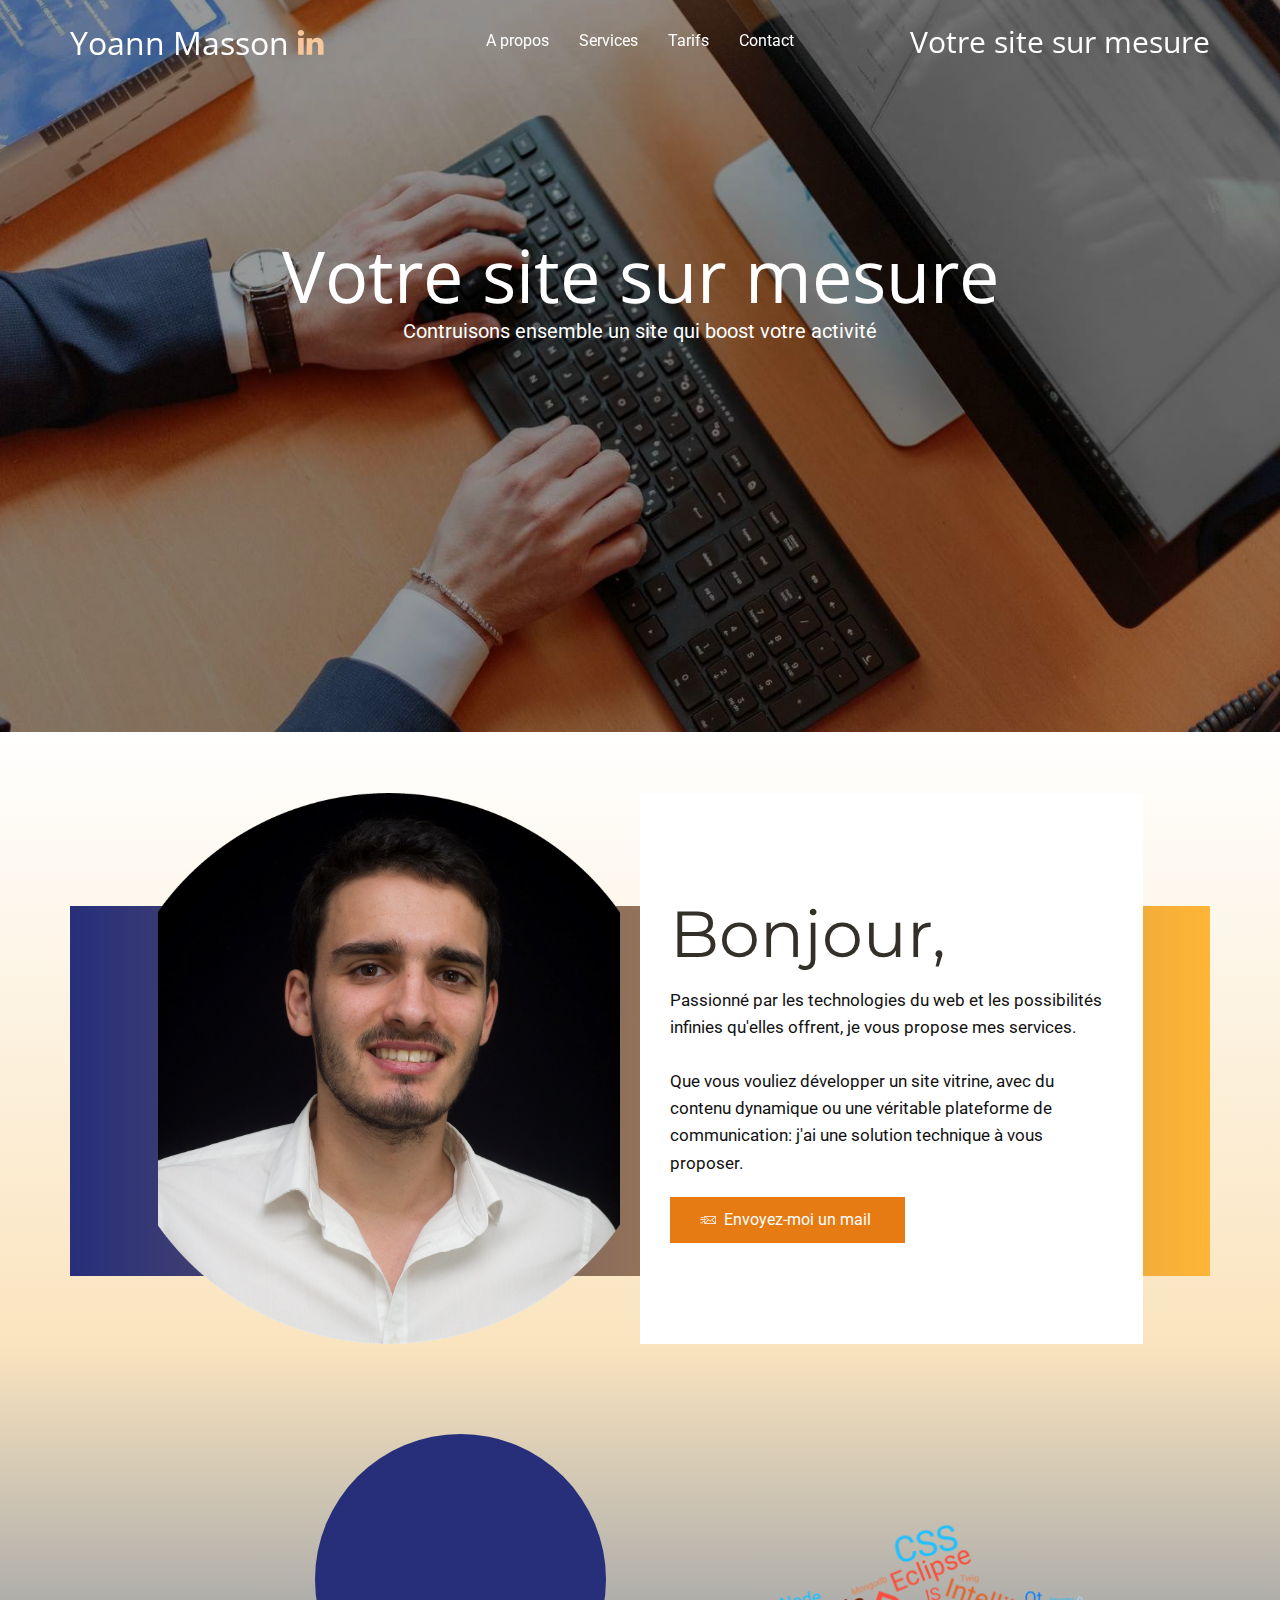
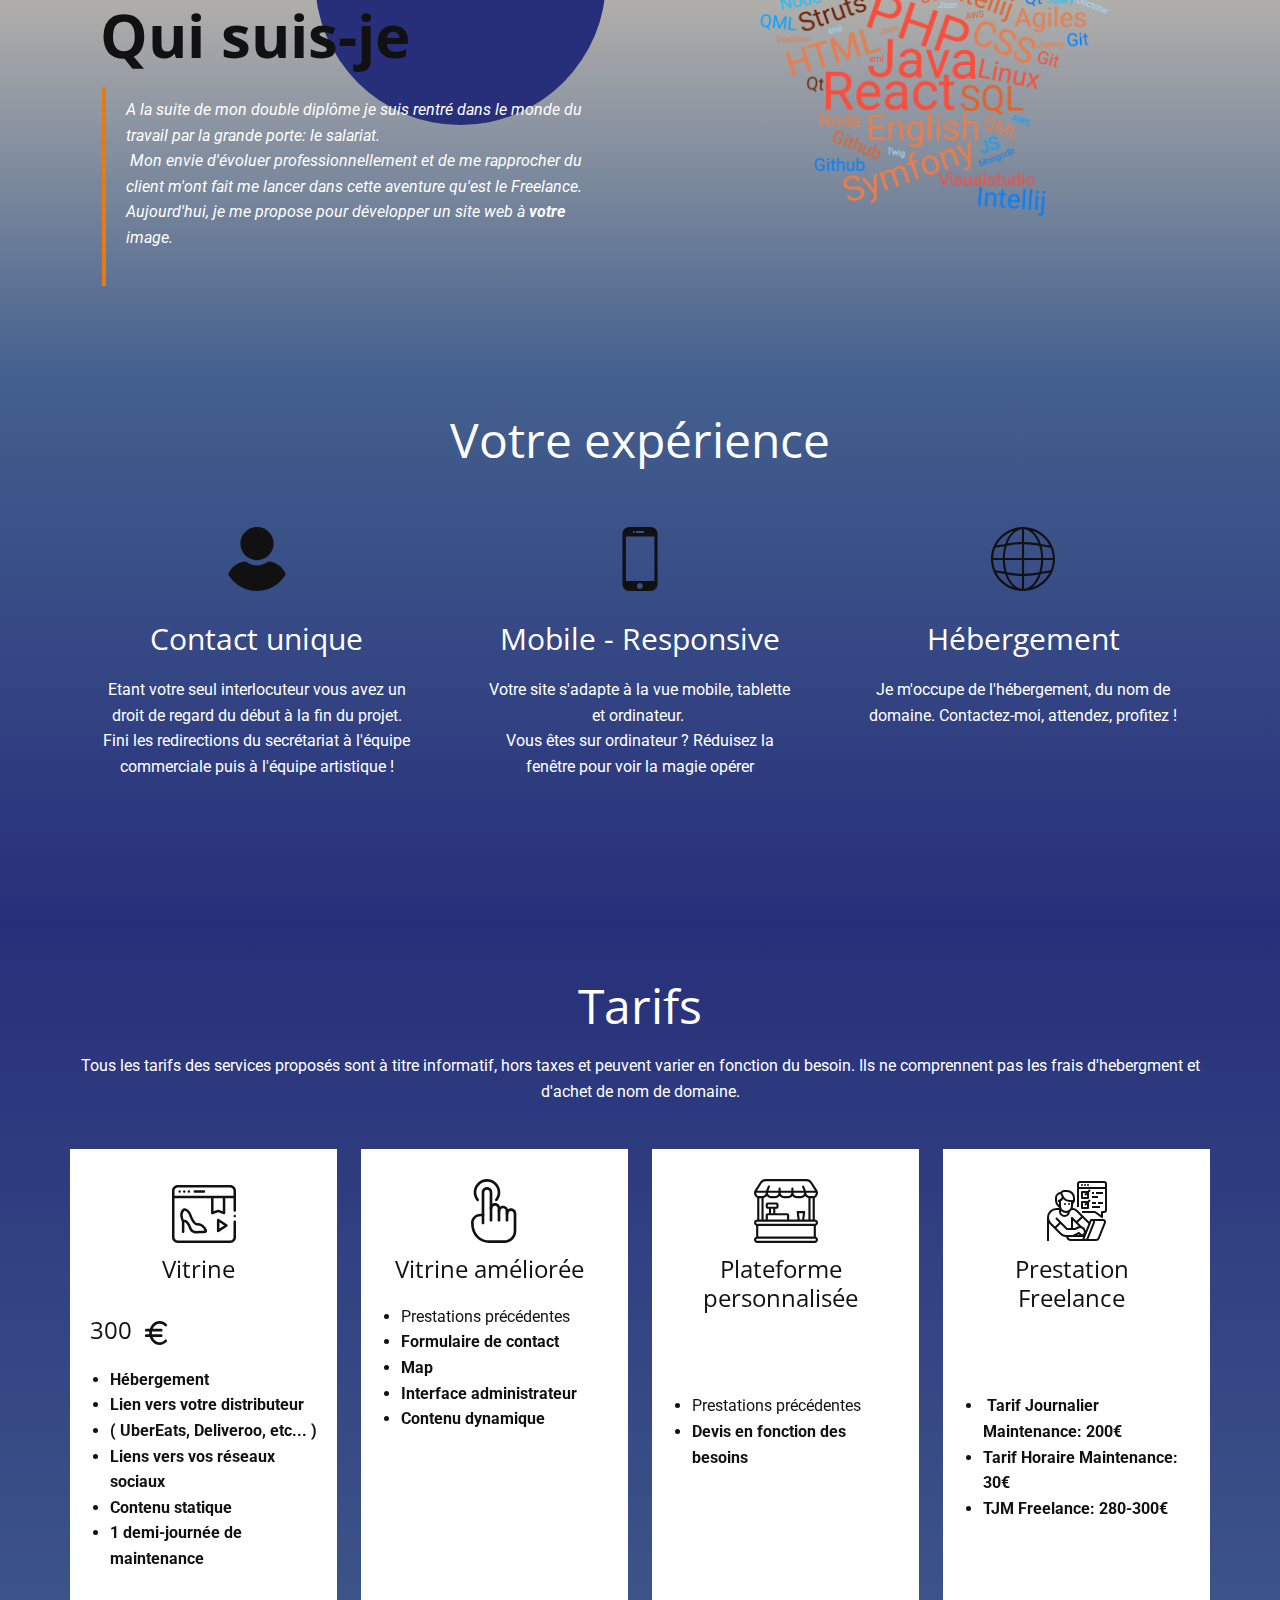
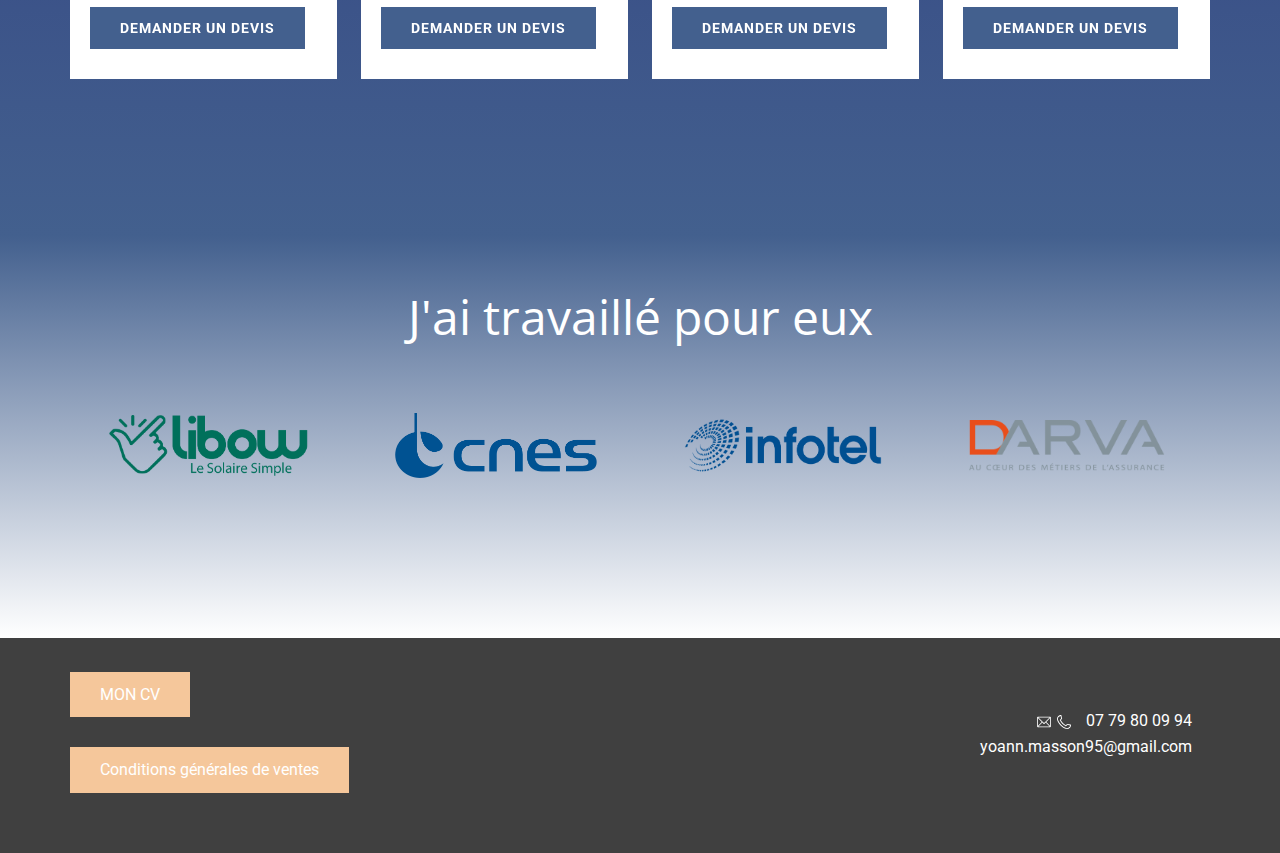
==== commit b0be22ae: "ajout CGV" ====
--- a/index.html
+++ b/index.html
@@ -283,18 +283,18 @@
     </section>
     
     
-    <footer id="contact" class="u-align-center u-clearfix u-footer u-grey-75 u-footer" id="sec-161d"><div class="u-clearfix u-sheet u-valign-middle u-sheet-1">
-        <p class="u-align-right u-small-text u-text u-text-variant u-text-1">
-          <font style="font-size: 1rem;"></font><span class="u-icon"><svg xmlns="http://www.w3.org/2000/svg" xmlns:xlink="http://www.w3.org/1999/xlink" version="1.1" xml:space="preserve" class="u-svg-content" viewBox="0 0 512.021 512.021" style="width: 1em; height: 1em;"><g><path d="m367.988 512.021c-16.528 0-32.916-2.922-48.941-8.744-70.598-25.646-136.128-67.416-189.508-120.795s-95.15-118.91-120.795-189.508c-8.241-22.688-10.673-46.108-7.226-69.612 3.229-22.016 11.757-43.389 24.663-61.809 12.963-18.501 30.245-33.889 49.977-44.5 21.042-11.315 44.009-17.053 68.265-17.053 7.544 0 14.064 5.271 15.645 12.647l25.114 117.199c1.137 5.307-.494 10.829-4.331 14.667l-42.913 42.912c40.482 80.486 106.17 146.174 186.656 186.656l42.912-42.913c3.838-3.837 9.361-5.466 14.667-4.331l117.199 25.114c7.377 1.581 12.647 8.101 12.647 15.645 0 24.256-5.738 47.224-17.054 68.266-10.611 19.732-25.999 37.014-44.5 49.977-18.419 12.906-39.792 21.434-61.809 24.663-6.899 1.013-13.797 1.518-20.668 1.519zm-236.349-479.321c-31.995 3.532-60.393 20.302-79.251 47.217-21.206 30.265-26.151 67.49-13.567 102.132 49.304 135.726 155.425 241.847 291.151 291.151 34.641 12.584 71.866 7.64 102.132-13.567 26.915-18.858 43.685-47.256 47.217-79.251l-95.341-20.43-44.816 44.816c-4.769 4.769-12.015 6.036-18.117 3.168-95.19-44.72-172.242-121.772-216.962-216.962-2.867-6.103-1.601-13.349 3.168-18.117l44.816-44.816z"></path>
+    <footer class="u-align-center u-clearfix u-footer u-grey-75 u-footer" id="sec-161d"><div class="u-clearfix u-sheet u-sheet-1">
+      <p class="u-align-right u-small-text u-text u-text-variant u-text-1"><span class="u-icon u-icon-1"><svg xmlns="http://www.w3.org/2000/svg" xmlns:xlink="http://www.w3.org/1999/xlink" version="1.1" xml:space="preserve" class="u-svg-content" viewBox="0 0 512 512" x="0px" y="0px" style="width: 1em; height: 1em;"><g><g><path d="M467,61H45C20.218,61,0,81.196,0,106v300c0,24.72,20.128,45,45,45h422c24.72,0,45-20.128,45-45V106    C512,81.28,491.872,61,467,61z M460.786,91L256.954,294.833L51.359,91H460.786z M30,399.788V112.069l144.479,143.24L30,399.788z     M51.213,421l144.57-144.57l50.657,50.222c5.864,5.814,15.327,5.795,21.167-0.046L317,277.213L460.787,421H51.213z M482,399.787    L338.213,256L482,112.212V399.787z"></path>
+</g>
+</g></svg><img></span>&nbsp;​&nbsp;<font style="font-size: 1rem;"></font><span class="u-icon u-icon-2"><svg xmlns="http://www.w3.org/2000/svg" xmlns:xlink="http://www.w3.org/1999/xlink" version="1.1" xml:space="preserve" class="u-svg-content" viewBox="0 0 512.021 512.021" style="width: 1em; height: 1em;"><g><path d="m367.988 512.021c-16.528 0-32.916-2.922-48.941-8.744-70.598-25.646-136.128-67.416-189.508-120.795s-95.15-118.91-120.795-189.508c-8.241-22.688-10.673-46.108-7.226-69.612 3.229-22.016 11.757-43.389 24.663-61.809 12.963-18.501 30.245-33.889 49.977-44.5 21.042-11.315 44.009-17.053 68.265-17.053 7.544 0 14.064 5.271 15.645 12.647l25.114 117.199c1.137 5.307-.494 10.829-4.331 14.667l-42.913 42.912c40.482 80.486 106.17 146.174 186.656 186.656l42.912-42.913c3.838-3.837 9.361-5.466 14.667-4.331l117.199 25.114c7.377 1.581 12.647 8.101 12.647 15.645 0 24.256-5.738 47.224-17.054 68.266-10.611 19.732-25.999 37.014-44.5 49.977-18.419 12.906-39.792 21.434-61.809 24.663-6.899 1.013-13.797 1.518-20.668 1.519zm-236.349-479.321c-31.995 3.532-60.393 20.302-79.251 47.217-21.206 30.265-26.151 67.49-13.567 102.132 49.304 135.726 155.425 241.847 291.151 291.151 34.641 12.584 71.866 7.64 102.132-13.567 26.915-18.858 43.685-47.256 47.217-79.251l-95.341-20.43-44.816 44.816c-4.769 4.769-12.015 6.036-18.117 3.168-95.19-44.72-172.242-121.772-216.962-216.962-2.867-6.103-1.601-13.349 3.168-18.117l44.816-44.816z"></path>
 </g></svg><img></span>
-          <font style="font-size: 1rem;">&nbsp;​&nbsp; 07 79 80 09 94<br>yoann.masson95@gmail.com<br>
-          </font>
-          <br>
-        </p><span class="u-icon u-icon-circle u-text-white u-icon-2"><svg class="u-svg-link" preserveAspectRatio="xMidYMin slice" viewBox="0 0 512 512" style=""><use xmlns:xlink="http://www.w3.org/1999/xlink" xlink:href="#svg-bdb9"></use></svg><svg xmlns="http://www.w3.org/2000/svg" xmlns:xlink="http://www.w3.org/1999/xlink" version="1.1" xml:space="preserve" class="u-svg-content" viewBox="0 0 512 512" x="0px" y="0px" id="svg-bdb9" style="enable-background:new 0 0 512 512;"><g><g><path d="M467,61H45C20.218,61,0,81.196,0,106v300c0,24.72,20.128,45,45,45h422c24.72,0,45-20.128,45-45V106    C512,81.28,491.872,61,467,61z M460.786,91L256.954,294.833L51.359,91H460.786z M30,399.788V112.069l144.479,143.24L30,399.788z     M51.213,421l144.57-144.57l50.657,50.222c5.864,5.814,15.327,5.795,21.167-0.046L317,277.213L460.787,421H51.213z M482,399.787    L338.213,256L482,112.212V399.787z"></path>
-</g>
-</g></svg></span>
-        <a href="files/Masson_Yoann_CV.pdf" class="u-btn u-button-style u-file-link u-text-body-alt-color u-btn-1" target="_blank">MON CV</a>
-      </div></footer>
+        <font style="font-size: 1rem;">&nbsp;​&nbsp; 07 79 80 09 94<br>yoann.masson95@gmail.com<br>
+        </font>
+        <br>
+      </p>
+      <a href="files/Masson_Yoann_CV.pdf" class="u-btn u-button-style u-file-link u-text-body-alt-color u-btn-1" target="_blank">MON CV</a>
+      <a href="files/CGV.pdf" class="u-btn u-button-style u-file-link u-text-body-alt-color u-btn-2" target="_blank">Conditions générales de ventes</a>
+    </div></footer>
    <span style="height: 64px; width: 64px; margin-left: 0px; margin-right: auto; margin-top: 0px; background-image: none; right: 20px; bottom: 20px" class="u-back-to-top u-icon u-icon-circle u-opacity u-opacity-85 u-palette-1-base u-spacing-15" data-href="#">
         <svg class="u-svg-link" preserveAspectRatio="xMidYMin slice" viewBox="0 0 551.13 551.13"><use xmlns:xlink="http://www.w3.org/1999/xlink" xlink:href="#svg-1d98"></use></svg>
         <svg class="u-svg-content" enable-background="new 0 0 551.13 551.13" viewBox="0 0 551.13 551.13" xmlns="http://www.w3.org/2000/svg" id="svg-1d98"><path d="m275.565 189.451 223.897 223.897h51.668l-275.565-275.565-275.565 275.565h51.668z"></path></svg>
--- a/nicepage.css
+++ b/nicepage.css
@@ -93,27 +93,27 @@
     white-space: pre-wrap;
     word-wrap: break-word;
     overflow: visible; }
-  .fr-view[dir="rtl"] blockquote {
-    border-left: none;
-    border-right: solid 2px #5E35B1;
-    margin-right: 0;
-    padding-right: 5px;
-    padding-left: 0; }
-    .fr-view[dir="rtl"] blockquote blockquote {
-      border-color: #00BCD4; }
-      .fr-view[dir="rtl"] blockquote blockquote blockquote {
-        border-color: #43A047; }
-  .fr-view blockquote {
-    border-left: solid 2px #5E35B1;
-    margin-left: 0;
-    padding-left: 5px;
-    color: #5E35B1; }
-    .fr-view blockquote blockquote {
-      border-color: #00BCD4;
-      color: #00BCD4; }
-      .fr-view blockquote blockquote blockquote {
-        border-color: #43A047;
-        color: #43A047; }
+/*.fr-view[dir="rtl"] blockquote {
+  border-left: none;
+  border-right: solid 2px #5E35B1;
+  margin-right: 0;
+  padding-right: 5px;
+  padding-left: 0; }
+  .fr-view[dir="rtl"] blockquote blockquote {
+    border-color: #00BCD4; }
+    .fr-view[dir="rtl"] blockquote blockquote blockquote {
+      border-color: #43A047; }
+.fr-view blockquote {
+  border-left: solid 2px #5E35B1;
+  margin-left: 0;
+  padding-left: 5px;
+  color: #5E35B1; }
+  .fr-view blockquote blockquote {
+    border-color: #00BCD4;
+    color: #00BCD4; }
+    .fr-view blockquote blockquote blockquote {
+      border-color: #43A047;
+      color: #43A047; }*/
   .fr-view span.fr-emoticon {
     font-weight: normal;
     font-family: "Apple Color Emoji","Segoe UI Emoji","NotoColorEmoji","Segoe UI Symbol","Android Emoji","EmojiSymbols";
@@ -4594,13 +4594,13 @@
   /*TODO maye need another solution for negative marin*/
   cursor: pointer;
   color: inherit;
-  font-style: inherit;
   font-size: inherit;
-  font-weight: inherit;
   font-family: inherit;
   line-height: inherit;
   letter-spacing: inherit;
   text-transform: inherit;
+  font-style: inherit;
+  font-weight: inherit;
   text-decoration: none;
   border: 0 none transparent;
   outline-width: 0;
@@ -4648,12 +4648,10 @@
   border-radius: 0 !important;
 }
 .u-text a,
-.u-blog-control a,
+.u-post-content a,
 .u-tab-item a,
 .u-nav-item a {
-  font-style: inherit;
   font-size: inherit;
-  font-weight: inherit;
   font-family: inherit;
   line-height: inherit;
   letter-spacing: inherit;
@@ -4729,13 +4727,13 @@
 }
 .u-logo {
   color: inherit;
-  font-style: inherit;
   font-size: inherit;
-  font-weight: inherit;
   font-family: inherit;
   line-height: inherit;
   letter-spacing: inherit;
   text-transform: inherit;
+  font-style: inherit;
+  font-weight: inherit;
   text-decoration: none;
   border: 0 none transparent;
   outline-width: 0;
@@ -5247,7 +5245,7 @@
 }
 .u-form-horizontal .u-input {
   display: flex;
-  width: auto;
+  width: 0;
   vertical-align: middle;
   flex-grow: 1;
   flex-shrink: 1;
@@ -5446,6 +5444,7 @@
 .u-form .u-form-group.u-form-checkbox input[type="checkbox"],
 .u-form .u-form-group.u-form-agree input[type="checkbox"] {
   float: left;
+  flex-shrink: 0;
 }
 .u-form .u-form-group.u-form-checkbox label.u-label,
 .u-form .u-form-group.u-form-agree label.u-label {
@@ -5479,6 +5478,9 @@
   font-size: 1rem;
   height: auto !important;
 }
+.u-form-group {
+  text-align: start;
+}
 .u-btn-submit {
   display: inline-block;
 }
@@ -5504,7 +5506,7 @@
     margin: -0.5rem !important;
   }
   .u-form-horizontal .u-form-group {
-    margin: 0.5rem !important;
+    border: 0.5rem solid transparent !important;
   }
   .u-form-horizontal label {
     display: none;
@@ -12127,6 +12129,9 @@
 .u-offcanvas-opened .u-header.u-sticky {
   z-index: auto;
   position: absolute !important;
+}
+.u-offcanvas-opened .u-header.u-sticky + section {
+  z-index: -1;
 }
 .u-hide-header .u-header,
 .u-hide-footer .u-footer {
@@ -15869,13 +15874,13 @@
 .u-nav-link {
   display: block;
   white-space: nowrap;
-  font-style: inherit;
   font-size: inherit;
-  font-weight: inherit;
   font-family: inherit;
   line-height: inherit;
   letter-spacing: inherit;
   text-transform: inherit;
+  font-style: inherit;
+  font-weight: inherit;
   text-decoration: none;
   border: 0 none transparent;
   outline-width: 0;
@@ -15917,6 +15922,17 @@
   width: 0;
   height: 0;
   overflow: hidden;
+}
+.menu-collapse .u-nav-link.u-file-icon img {
+  position: absolute;
+  top: 0;
+  left: 0;
+  object-fit: contain;
+}
+.menu-collapse .u-nav-link.u-file-icon::after {
+  content: '';
+  height: 1em;
+  display: block;
 }
 .u-nav-container-collapse {
   display: none;
@@ -15984,6 +16000,10 @@
 .u-enable-responsive.u-offcanvas .u-sidenav > * {
   position: relative;
 }
+.u-enable-responsive.u-offcanvas .u-sidenav .u-nav-link {
+  padding-left: 0 !important;
+  padding-right: 0 !important;
+}
 .u-enable-responsive.u-offcanvas:not(.u-menu-open-right) .u-sidenav {
   border-left: none;
 }
@@ -16339,13 +16359,13 @@
 }
 .u-social-url {
   color: inherit;
-  font-style: inherit;
   font-size: inherit;
-  font-weight: inherit;
   font-family: inherit;
   line-height: inherit;
   letter-spacing: inherit;
   text-transform: inherit;
+  font-style: inherit;
+  font-weight: inherit;
   text-decoration: none;
   border: 0 none transparent;
   outline-width: 0;
@@ -17649,6 +17669,9 @@
 .u-text .u-btn.u-button-link {
   display: inline;
 }
+.u-text.u-cart-block-content .u-btn {
+  white-space: nowrap;
+}
 .u-slider {
   display: flex;
   flex-direction: column;
@@ -17884,12 +17907,14 @@
 }
 .u-cart-button-container {
   display: flex;
+  position: relative;
   justify-content: space-between;
 }
 .u-cart-blocks-container {
   display: grid;
   grid-template-columns: 1fr 1fr;
   grid-gap: 30px;
+  position: relative;
 }
 @media (max-width: 767px) {
   .u-cart-blocks-container {
@@ -17971,13 +17996,13 @@
 .u-carousel-control-prev,
 .u-carousel-control-next {
   color: inherit;
-  font-style: inherit;
   font-size: inherit;
-  font-weight: inherit;
   font-family: inherit;
   line-height: inherit;
   letter-spacing: inherit;
   text-transform: inherit;
+  font-style: inherit;
+  font-weight: inherit;
   text-decoration: none;
   border: 0 none transparent;
   outline-width: 0;
@@ -31306,21 +31331,28 @@
 }
 
 .u-footer .u-sheet-1 {
-  min-height: 108px;
+  min-height: 212px;
 }
 
 .u-footer .u-text-1 {
-  margin: 18px 18px 0 706px;
+  margin: 70px 18px 0 705px;
+}
+
+.u-footer .u-icon-1 {
+  width: 14px;
+  height: 17px;
 }
 
 .u-footer .u-icon-2 {
-  height: 16px;
-  width: 16px;
-  margin: -41px 233px 0 auto;
+  margin-top: 0;
 }
 
 .u-footer .u-btn-1 {
-  margin: -33px auto 32px 0;
+  margin: -110px auto 0 0;
+}
+
+.u-footer .u-btn-2 {
+  margin: 30px auto 60px 0;
 }
 @media (max-width: 1199px) {
   .u-footer .u-text-1 {
@@ -31330,7 +31362,7 @@
   }
 
   .u-footer .u-btn-1 {
-    margin-top: -33px;
+    margin-top: -110px;
   }
 }
 @media (max-width: 991px) {
--- a/Site-sur-mesure.css
+++ b/Site-sur-mesure.css
@@ -42,10 +42,6 @@
 }
 
 @media (max-width: 575px) {
-  .u-section-1 {
-    background-position: 50% 50%;
-  }
-
   .u-section-1 .u-sheet-1 {
     min-height: 287px;
   }
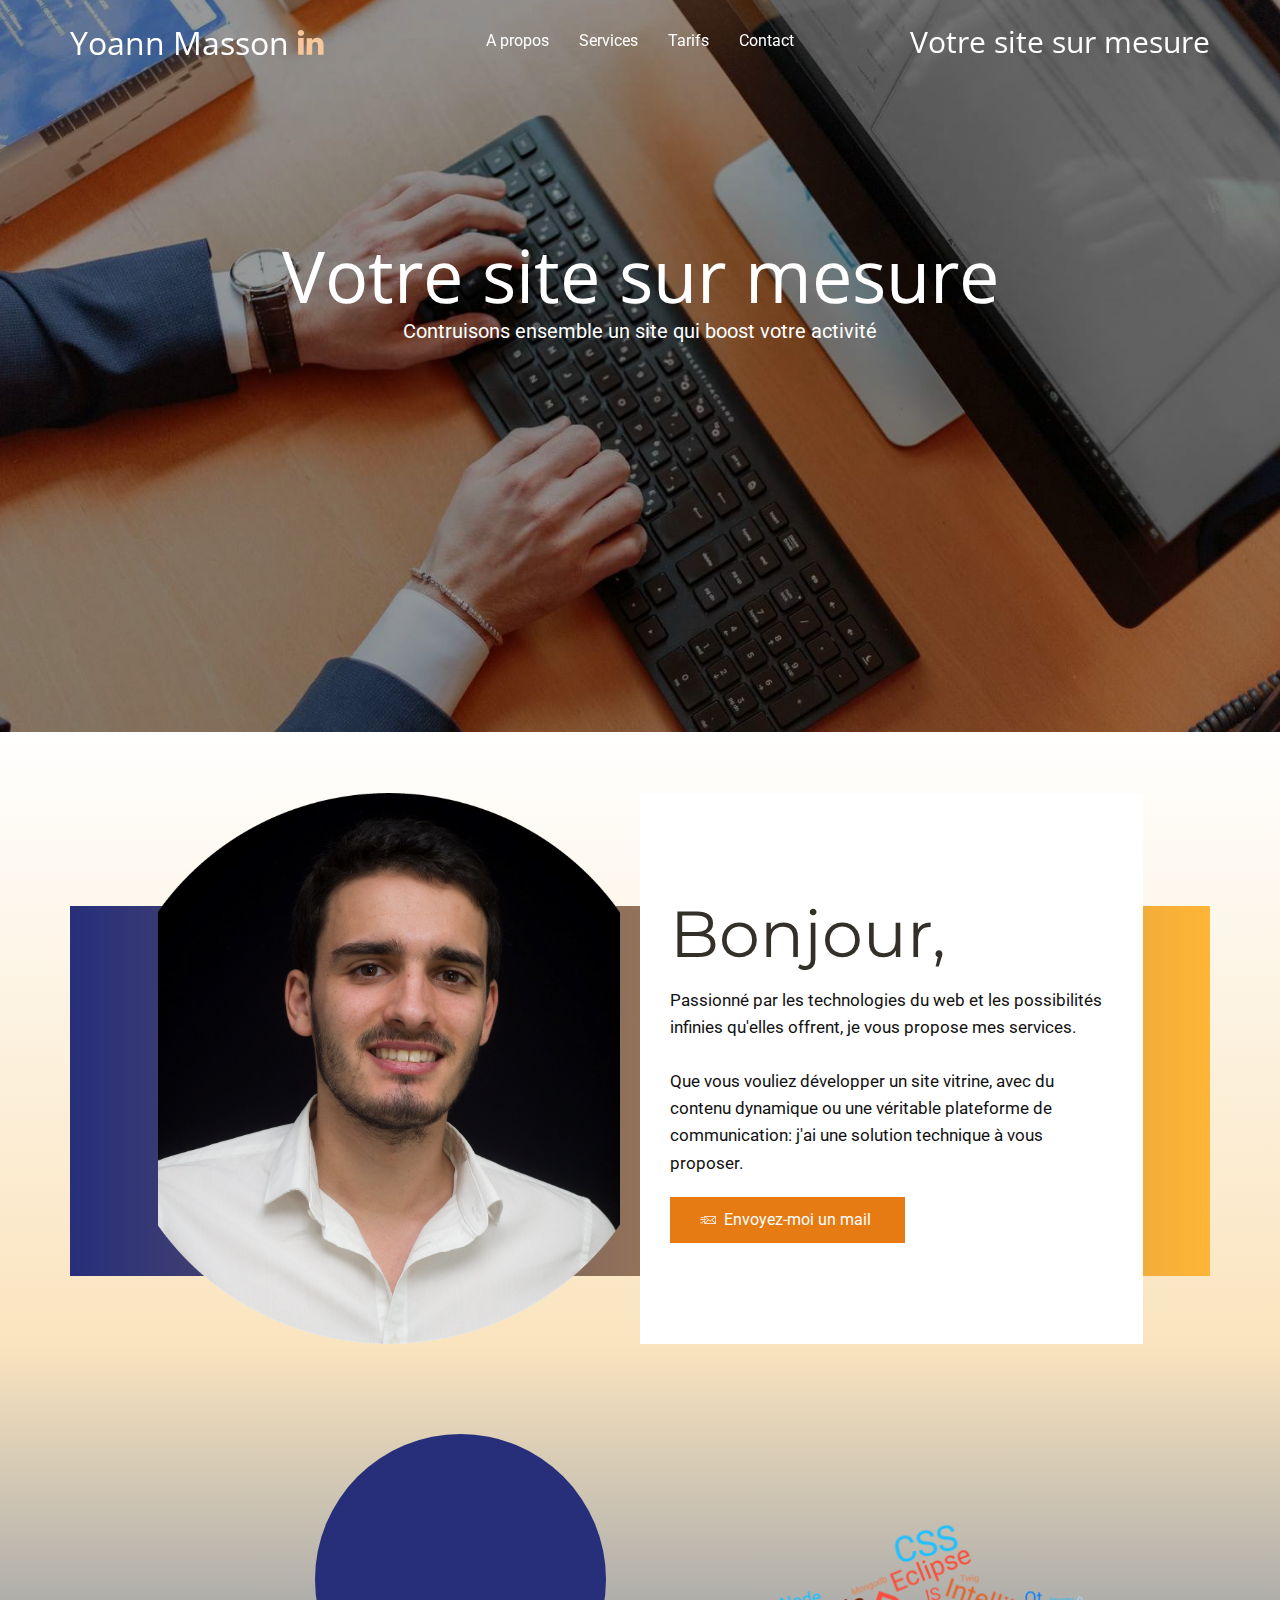
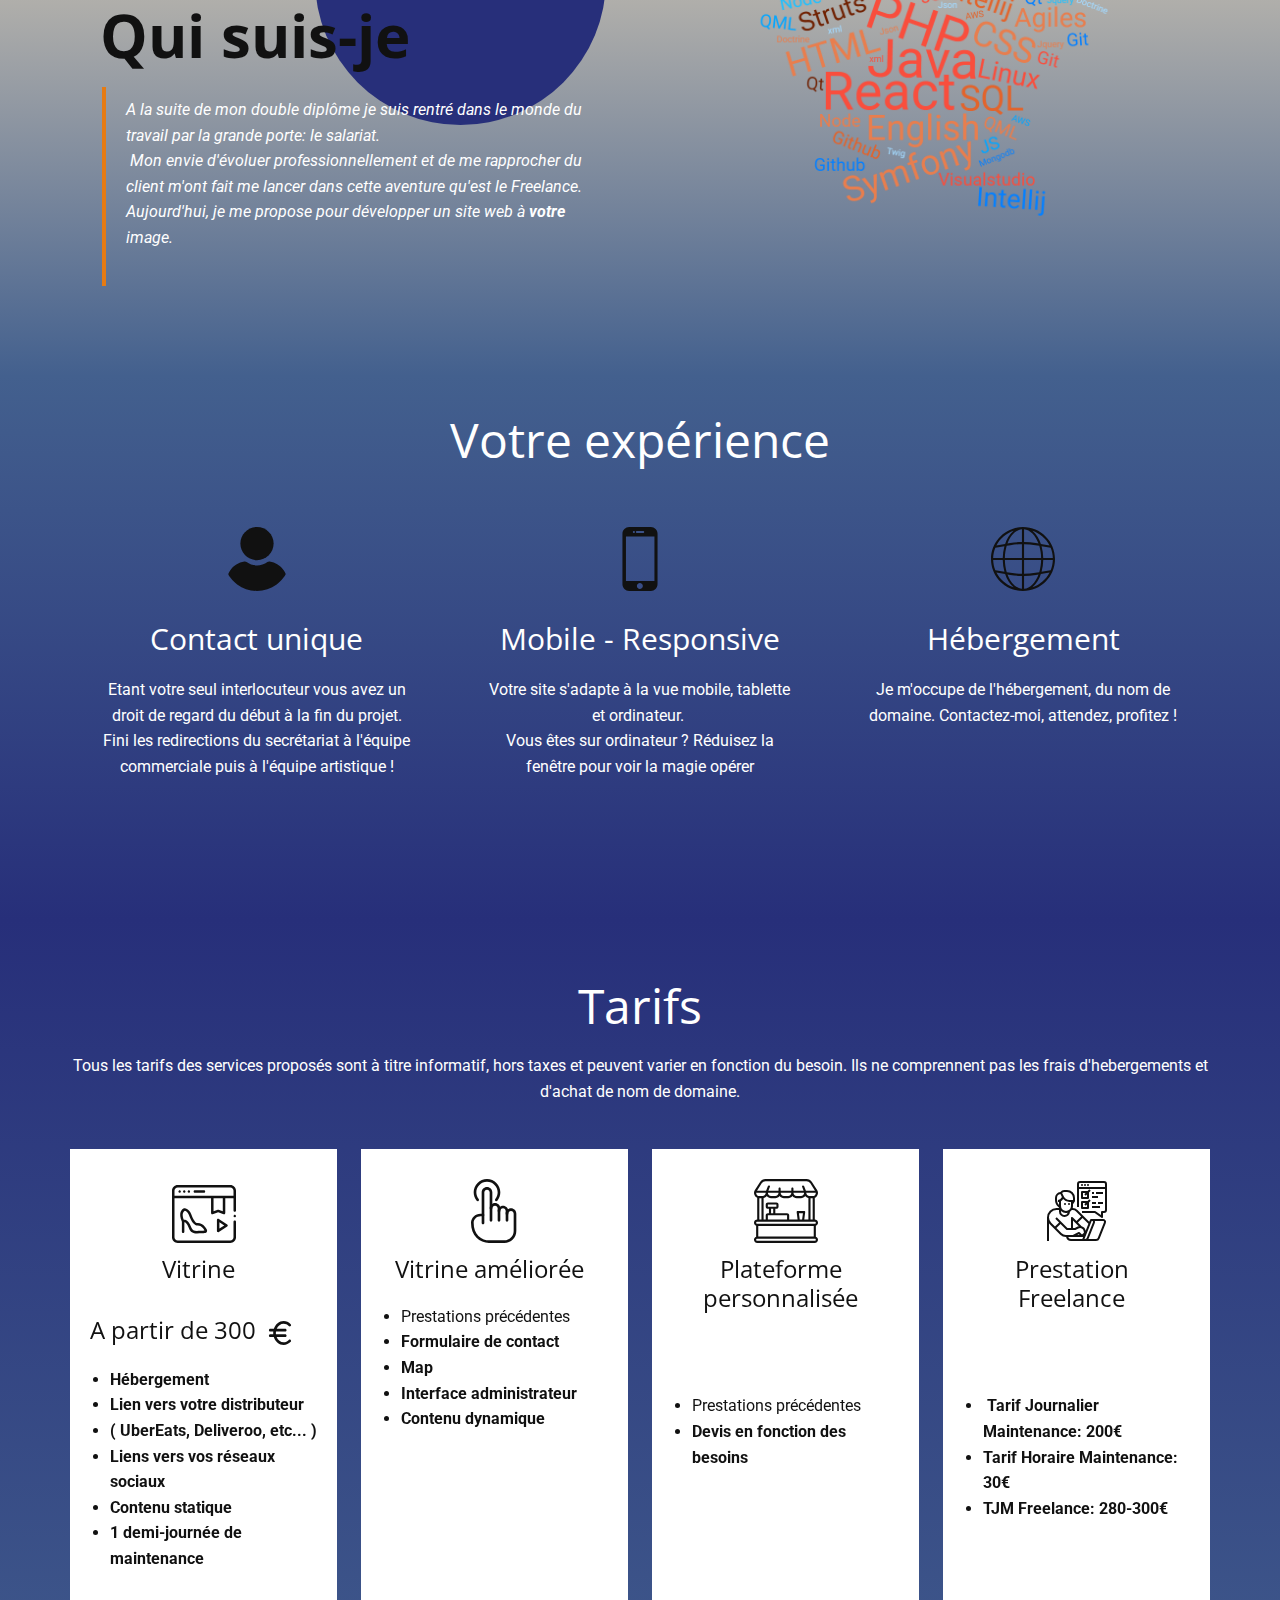
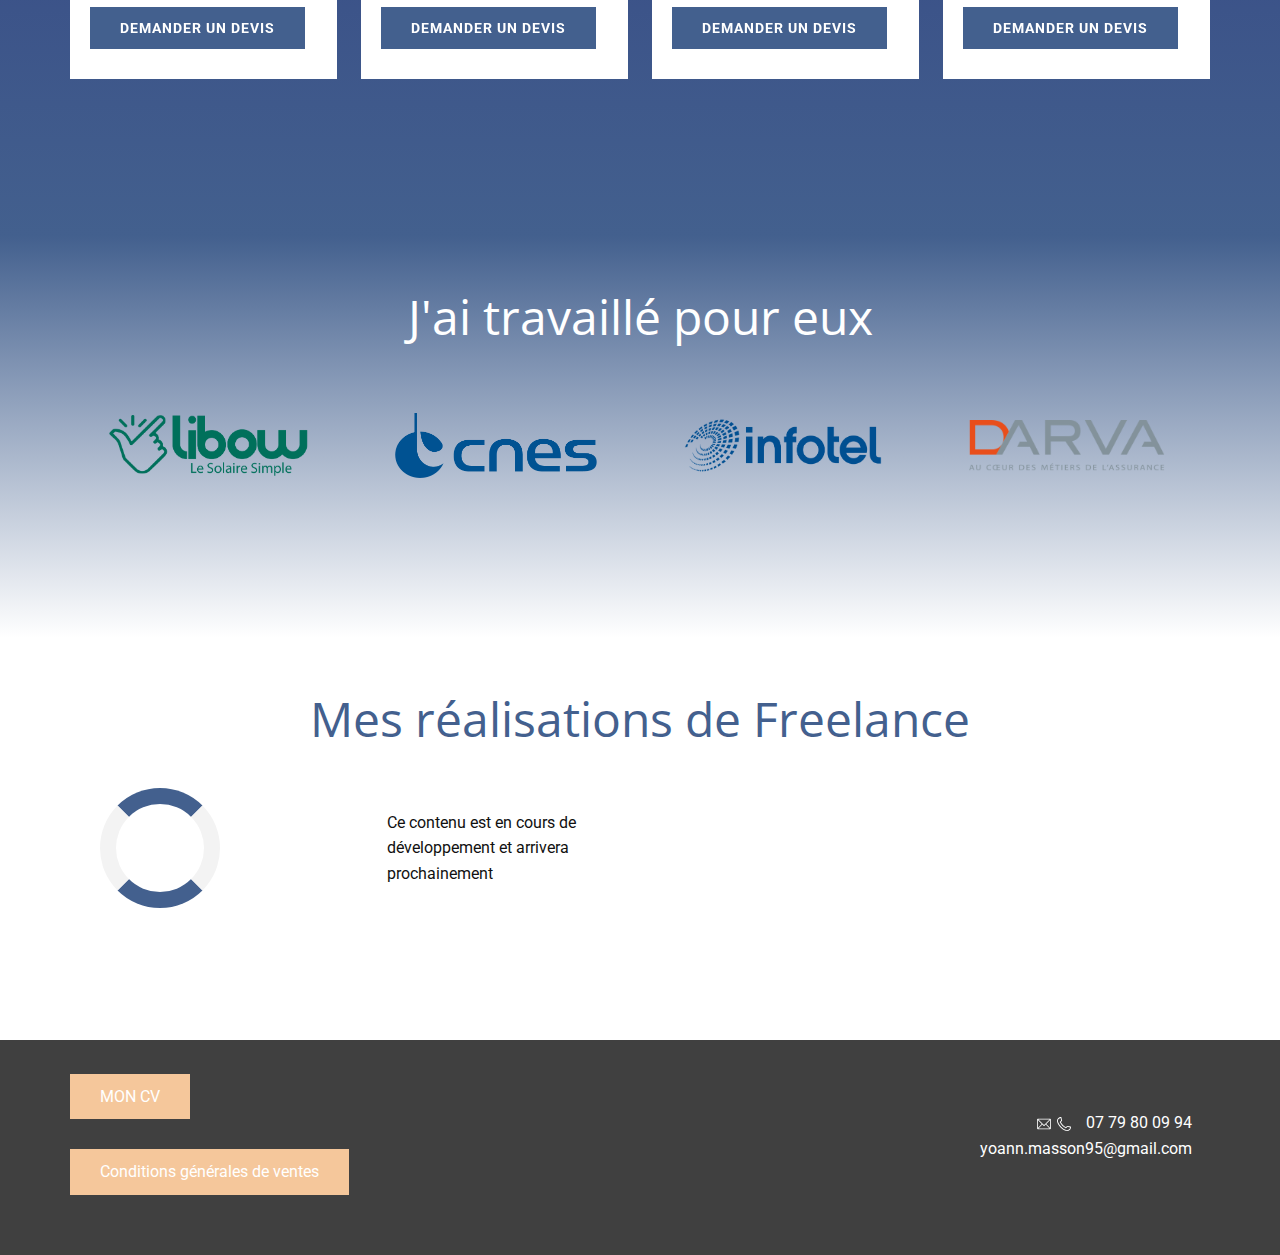
==== commit 3c957226: "add realisation freelance" ====
--- a/index.html
+++ b/index.html
@@ -173,12 +173,12 @@
     <section class="u-align-center u-clearfix u-gradient u-section-5" id="tarifs">
       <div class="u-clearfix u-sheet u-sheet-1">
         <h1 class="u-text u-text-default u-text-1">Tarifs</h1>
-        <p class="u-text u-text-body-alt-color u-text-default u-text-2">Tous les tarifs des services proposés sont à titre informatif, hors taxes et peuvent varier en fonction du besoin. Ils ne comprennent pas les frais d'hebergment et d'achet de nom de domaine.</p>
+        <p class="u-text u-text-body-alt-color u-text-default u-text-2">Tous les tarifs des services proposés sont à titre informatif, hors taxes et peuvent varier en fonction du besoin. Ils ne comprennent pas les frais d'hebergements et d'achat de nom de domaine.</p>
         <div class="u-expanded-width u-list u-repeater u-list-1">
           <div class="u-align-center u-container-style u-list-item u-repeater-item u-video-cover u-white u-list-item-1" data-animation-name="zoomIn" data-animation-duration="1000" data-animation-delay="0" data-animation-direction="">
             <div class="u-container-layout u-similar-container u-valign-top u-container-layout-1"><span class="u-icon u-icon-circle u-icon-1"><svg class="u-svg-link" preserveAspectRatio="xMidYMin slice" viewBox="0 -24 512 512" style=""><use xmlns:xlink="http://www.w3.org/1999/xlink" xlink:href="#svg-7616"></use></svg><svg xmlns="http://www.w3.org/2000/svg" xmlns:xlink="http://www.w3.org/1999/xlink" version="1.1" xml:space="preserve" class="u-svg-content" viewBox="0 -24 512 512" id="svg-7616"><path d="m369.316406 377.503906c-1.625 0-3.257812-.394531-4.742187-1.195312-3.234375-1.746094-5.253907-5.125-5.253907-8.804688v-88.113281c0-3.679687 2.019532-7.058594 5.253907-8.804687 3.242187-1.742188 7.171875-1.570313 10.242187.453124l66.914063 44.058594c2.808593 1.847656 4.5 4.984375 4.5 8.351563 0 3.363281-1.691407 6.5-4.5 8.351562l-66.914063 44.058594c-1.660156 1.09375-3.578125 1.644531-5.5 1.644531zm10.003906-79.558594v51l38.726563-25.5zm0 0"></path><path d="m466.269531 0h-420.539062c-25.214844 0-45.730469 20.515625-45.730469 45.730469v372.464843c0 25.214844 20.515625 45.730469 45.730469 45.730469h420.539062c25.214844 0 45.730469-20.515625 45.730469-45.730469v-124.109374c0-5.523438-4.476562-10-10-10s-10 4.476562-10 10v124.109374c0 14.1875-11.542969 25.730469-25.730469 25.730469h-420.539062c-14.1875 0-25.730469-11.542969-25.730469-25.730469v-312.574218h292.34375v119.25c0 3.253906 1.582031 6.304687 4.242188 8.179687 2.660156 1.871094 6.066406 2.332031 9.132812 1.234375l43.601562-15.640625 43.601563 15.640625c1.097656.394532 2.238281.585938 3.375.585938 2.03125 0 4.046875-.621094 5.753906-1.820313 2.664063-1.875 4.246094-4.925781 4.246094-8.179687v-119.25h65.703125v98.015625c0 5.523437 4.476562 10 10 10s10-4.476563 10-10v-157.90625c0-25.214844-20.515625-45.730469-45.730469-45.730469zm-59.972656 210.660156-33.601563-12.050781c-2.183593-.785156-4.570312-.785156-6.753906 0l-33.601562 12.050781v-105.039062h73.957031zm-386.296875-125.039062v-39.890625c0-14.1875 11.542969-25.730469 25.730469-25.730469h420.539062c14.1875 0 25.730469 11.542969 25.730469 25.730469v39.890625zm0 0"></path><path d="m88.980469 383.398438c5.519531 0 10-4.476563 10-10v-76.042969c.824219-.078125 1.78125-.03125 2.871093.246093 4.910157 1.246094 18.078126 8.5625 34.210938 49.464844 11.128906 28.214844 30.132812 40.253906 63.539062 40.253906 33.230469 0 51.089844-.839843 61.640626-2.890624 4.894531-.953126 19.785156-3.847657 19.785156-19.273438 0-3.4375-2.863282-8.761719-4.957032-12.648438-2.53125-4.703124-6.800781-11.808593-12.777343-18.945312-15.695313-18.742188-35.296875-28.648438-56.6875-28.648438-17.394531 0-36.351563-26.222656-53.378907-73.832031-14.5-40.550781-49.109374-45.652343-50.578124-45.851562-2.445313-.324219-4.882813.261719-6.875 1.589843-.074219.035157-.152344.074219-.234376.113282-19.089843 9.5-46.46875 35.980468-16.558593 106.761718v79.707032c0 5.519531 4.476562 9.996094 10 9.996094zm13.820312-177.6875c6.636719 1.914062 23.300781 8.910156 31.59375 32.101562 20.960938 58.609375 44.578125 87.101562 72.210938 87.101562 30.597656 0 47.65625 28.453126 53.105469 39.449219-11.089844 2.953125-47.386719 2.953125-60.109376 2.953125-25.136718 0-36.898437-7.21875-44.933593-27.589844-14.863281-37.6875-30.894531-57.890624-49-61.769531-2.128907-.457031-4.140625-.652343-6.023438-.652343-1.960937 0-3.785156.210937-5.457031.5625-10.285156-27.394532-15.128906-58.867188 8.613281-72.15625zm0 0"></path><path d="m502 258.671875c-4.199219 0-7.976562-2.691406-9.40625-6.625-1.402344-3.851563-.203125-8.351563 2.9375-10.992187 3.289062-2.765626 8.085938-3.140626 11.746094-.867188 3.488281 2.164062 5.34375 6.414062 4.53125 10.445312-.929688 4.621094-5.097656 8.039063-9.808594 8.039063zm0 0"></path><path d="m255.480469 62.929688h-72.566407c-5.519531 0-10-4.480469-10-10 0-5.523438 4.480469-10 10-10h72.566407c5.523437 0 10 4.476562 10 10-.003907 5.519531-4.480469 10-10 10zm0 0"></path><path d="m97.808594 62.921875c-4.121094 0-7.894532-2.617187-9.347656-6.472656-1.492188-3.949219-.269532-8.578125 3.003906-11.253907 3.234375-2.644531 7.898437-2.984374 11.480468-.84375 3.585938 2.144532 5.496094 6.425782 4.675782 10.53125-.925782 4.617188-5.105469 8.039063-9.8125 8.039063zm0 0"></path><path d="m134.71875 62.921875c-4.132812 0-7.878906-2.621094-9.347656-6.472656-1.511719-3.953125-.269532-8.578125 3.007812-11.253907 3.234375-2.644531 7.890625-2.984374 11.476563-.84375 3.589843 2.144532 5.480469 6.433594 4.664062 10.53125-.917969 4.621094-5.09375 8.039063-9.800781 8.039063zm0 0"></path><path d="m60.910156 62.921875c-4.121094 0-7.90625-2.617187-9.359375-6.472656-1.496093-3.957031-.261719-8.578125 3.015625-11.253907 3.234375-2.644531 7.894532-2.984374 11.480469-.84375 3.578125 2.136719 5.488281 6.441407 4.664063 10.53125-.933594 4.617188-5.082032 8.039063-9.800782 8.039063zm0 0"></path></svg></span>
               <h4 class="u-align-center u-text u-text-3">Vitrine</h4>
-              <h4 class="u-align-left u-text u-text-4">300&nbsp;&nbsp;<span class="u-icon"><svg xmlns="http://www.w3.org/2000/svg" xmlns:xlink="http://www.w3.org/1999/xlink" version="1.1" xml:space="preserve" class="u-svg-content" viewBox="0 0 432.763 432.762" x="0px" y="0px" style="width: 1em; height: 1em;"><g><path d="M374.363,342.635c-25.563,26.889-58.292,41.7-92.16,41.7c-55.509,0-103.572-38.981-126.192-95.329h154.186   c13.37,0,24.21-10.84,24.21-24.21s-10.84-24.21-24.21-24.21H143.708c-0.952-7.915-1.472-15.989-1.472-24.211   c0-9.274,0.653-18.365,1.871-27.237h166.09c13.37,0,24.21-10.84,24.21-24.21s-10.84-24.211-24.21-24.211H157.299   c23.105-54.698,70.4-92.302,124.904-92.302c33.868,0,66.597,14.812,92.16,41.698c9.203,9.685,24.518,10.083,34.224,0.872   c9.693-9.215,10.077-24.539,0.875-34.229C374.671,20.156,329.478,0,282.209,0c-80.712,0-149.705,58.62-176.478,140.724H40.854   c-13.37,0-24.21,10.84-24.21,24.21s10.84,24.21,24.21,24.21h54.503c-0.981,8.934-1.542,18.007-1.542,27.237   c0,8.192,0.428,16.255,1.211,24.211H40.854c-13.37,0-24.21,10.84-24.21,24.21s10.84,24.21,24.21,24.21h63.916   c26.043,83.691,95.733,143.75,177.433,143.75c47.274,0,92.456-20.161,127.247-56.755c9.208-9.693,8.83-25.015-0.869-34.229   C398.894,332.563,383.566,332.948,374.363,342.635z"></path>
+              <h4 class="u-align-left u-text u-text-4">A partir de 300&nbsp;&nbsp;<span class="u-icon"><svg xmlns="http://www.w3.org/2000/svg" xmlns:xlink="http://www.w3.org/1999/xlink" version="1.1" xml:space="preserve" class="u-svg-content" viewBox="0 0 432.763 432.762" x="0px" y="0px" style="width: 1em; height: 1em;"><g><path d="M374.363,342.635c-25.563,26.889-58.292,41.7-92.16,41.7c-55.509,0-103.572-38.981-126.192-95.329h154.186   c13.37,0,24.21-10.84,24.21-24.21s-10.84-24.21-24.21-24.21H143.708c-0.952-7.915-1.472-15.989-1.472-24.211   c0-9.274,0.653-18.365,1.871-27.237h166.09c13.37,0,24.21-10.84,24.21-24.21s-10.84-24.211-24.21-24.211H157.299   c23.105-54.698,70.4-92.302,124.904-92.302c33.868,0,66.597,14.812,92.16,41.698c9.203,9.685,24.518,10.083,34.224,0.872   c9.693-9.215,10.077-24.539,0.875-34.229C374.671,20.156,329.478,0,282.209,0c-80.712,0-149.705,58.62-176.478,140.724H40.854   c-13.37,0-24.21,10.84-24.21,24.21s10.84,24.21,24.21,24.21h54.503c-0.981,8.934-1.542,18.007-1.542,27.237   c0,8.192,0.428,16.255,1.211,24.211H40.854c-13.37,0-24.21,10.84-24.21,24.21s10.84,24.21,24.21,24.21h63.916   c26.043,83.691,95.733,143.75,177.433,143.75c47.274,0,92.456-20.161,127.247-56.755c9.208-9.693,8.83-25.015-0.869-34.229   C398.894,332.563,383.566,332.948,374.363,342.635z"></path>
 </g></svg><img></span>&nbsp;
               </h4>
               <ul class="u-align-left u-text u-text-5">
@@ -279,6 +279,26 @@
             </div>
           </div>
         </div>
+      </div>
+    </section>
+
+    <section class="u-align-center u-clearfix u-gradient u-section-6 bg-white-to-footer" id="sec-4752">
+      <div class="u-clearfix u-sheet u-sheet-1 ">
+        <h1 id="real-h1" class="u-text u-text-1">Mes réalisations de Freelance</h1>
+        <div class="u-expanded-width u-list u-repeater u-list-1 top-spacing">
+          <div class="u-container-style u-custom-background u-list-item u-repeater-item u-list-item-1">
+            <div class="u-container-layout u-similar-container u-valign-middle u-container-layout-1">
+              <div class="loader">
+              </div>
+          </div>
+          </div>
+          <div class="u-container-style u-custom-background u-list-item u-repeater-item u-list-item-2">
+            <div class="u-container-layout u-similar-container u-valign-middle u-container-layout-2">
+              <div class="u-text">
+                Ce contenu est en cours de développement et arrivera prochainement
+              </div>
+            </div>
+          </div>
       </div>
     </section>
     
--- a/Site-sur-mesure.css
+++ b/Site-sur-mesure.css
@@ -1,3 +1,4 @@
+
 .u-section-1 {
   background-image: linear-gradient(0deg, rgba(0,0,0,0.4), rgba(0,0,0,0.4)), url("images/workspace_old.jpeg");
 }
@@ -989,9 +990,12 @@
   .u-section-5 .u-btn-4 {
     margin-right: 9px;
   }
-}.u-section-6 {
+}
+.u-section-6 {
   background-image: linear-gradient(#43608e, white);
 }
+
+
 
 .u-section-6 .u-sheet-1 {
   min-height: 402px;
@@ -1162,4 +1166,34 @@
     margin-left: initial;
     width: auto;
   }
-}+}
+
+/* Custom CSS */
+.bg-white-to-footer {
+  background-image: linear-gradient(white, white);
+}
+
+#real-h1 {
+  color: #43608e;
+}
+
+.loader {
+  border: 16px solid #f3f3f3; /* Light grey */
+  border-bottom: 16px solid #43608e;
+  border-top: 16px solid #43608e; /* Blue */
+  border-radius: 50%;
+  width: 120px;
+  height: 120px;
+  animation: spin 2s linear infinite;
+}
+
+@keyframes spin {
+  0% { transform: rotate(0deg); }
+  100% { transform: rotate(360deg); }
+}
+
+.top-spacing {
+  margin-top: 2rem;
+}
+
+/*---------------------------*/
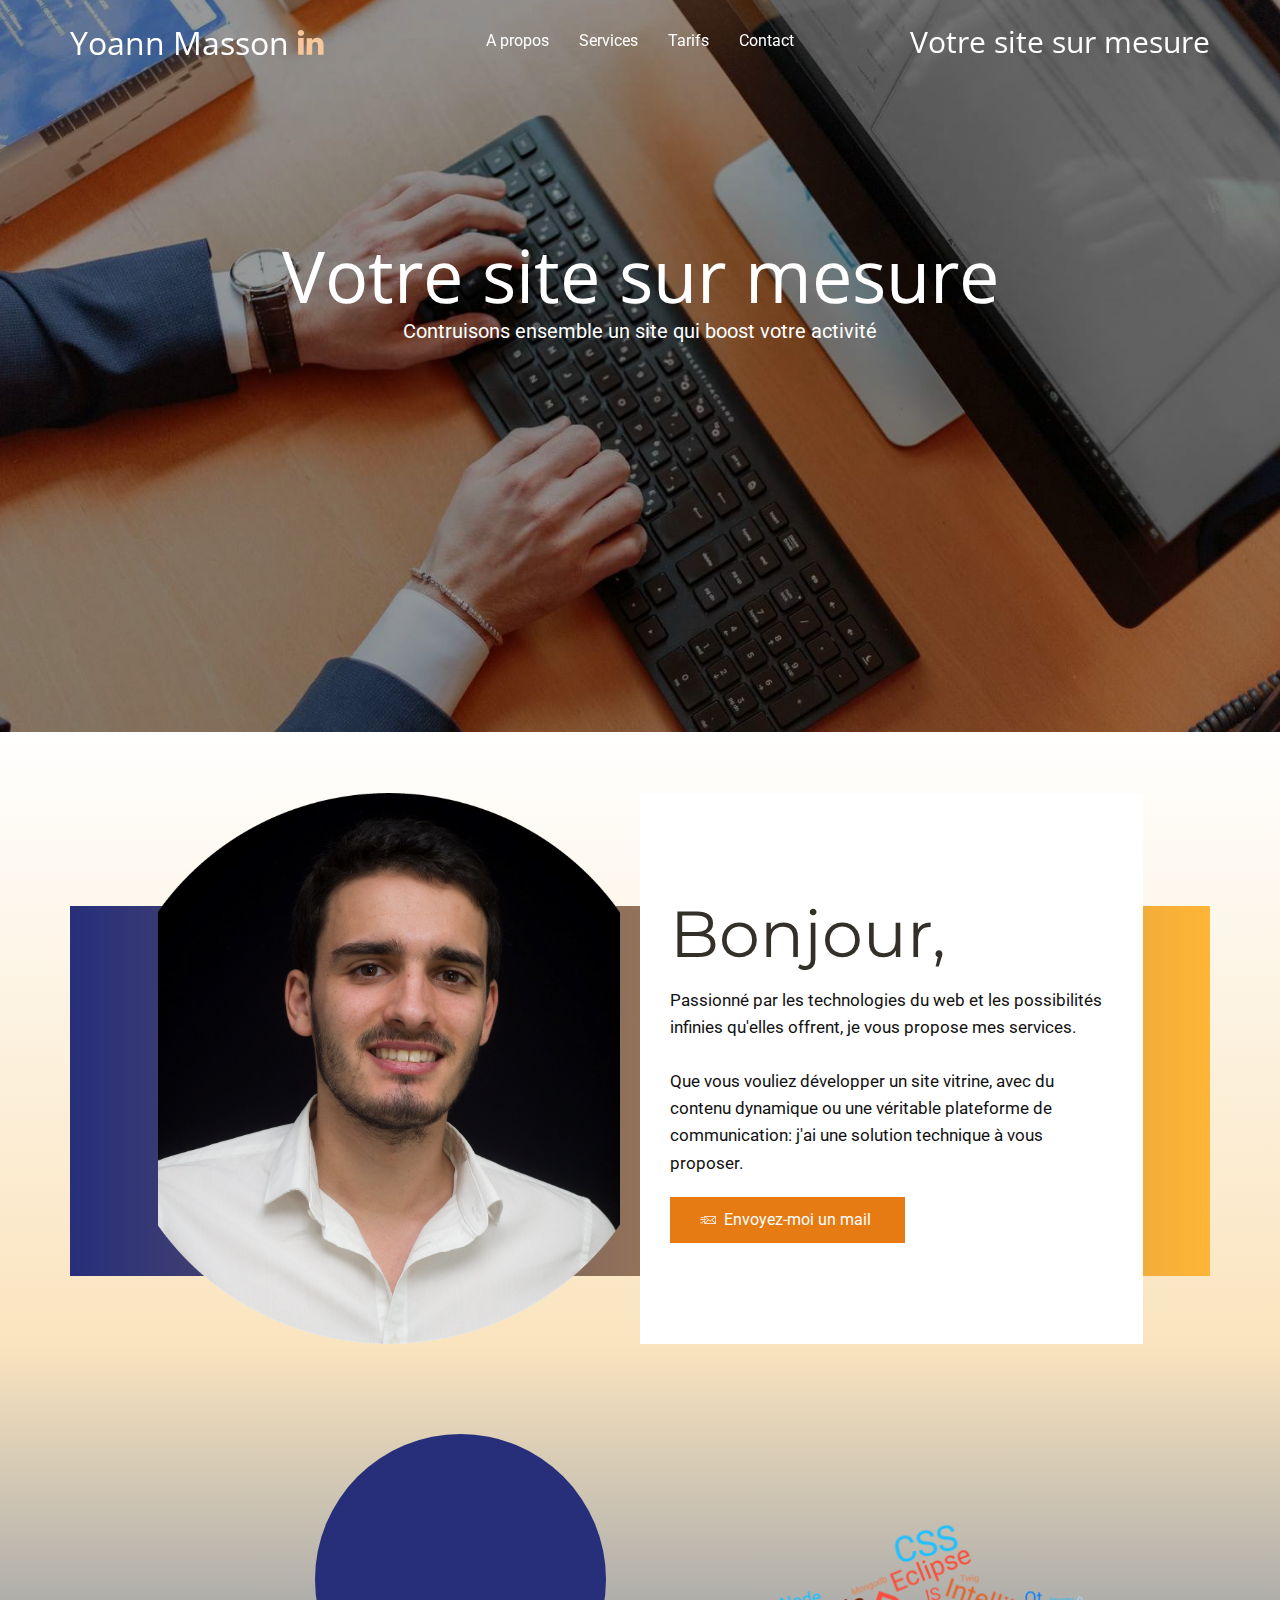
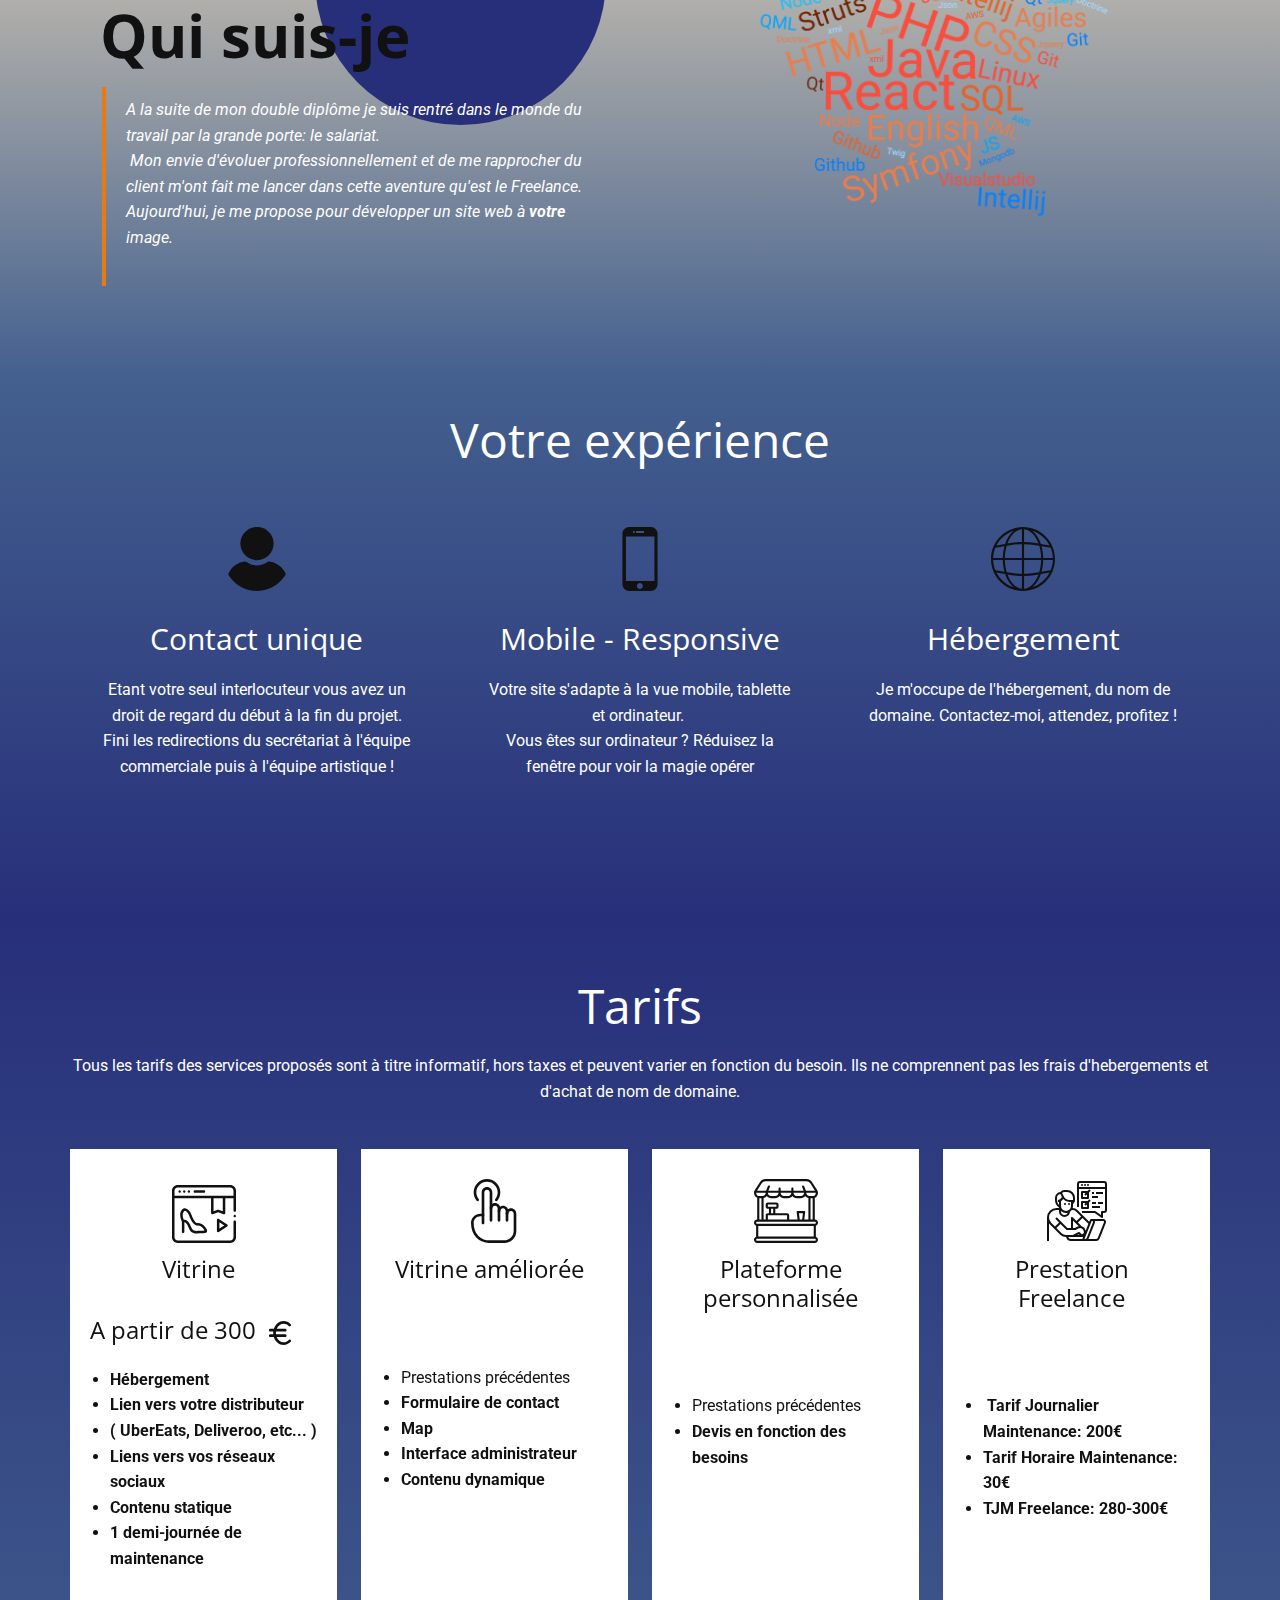
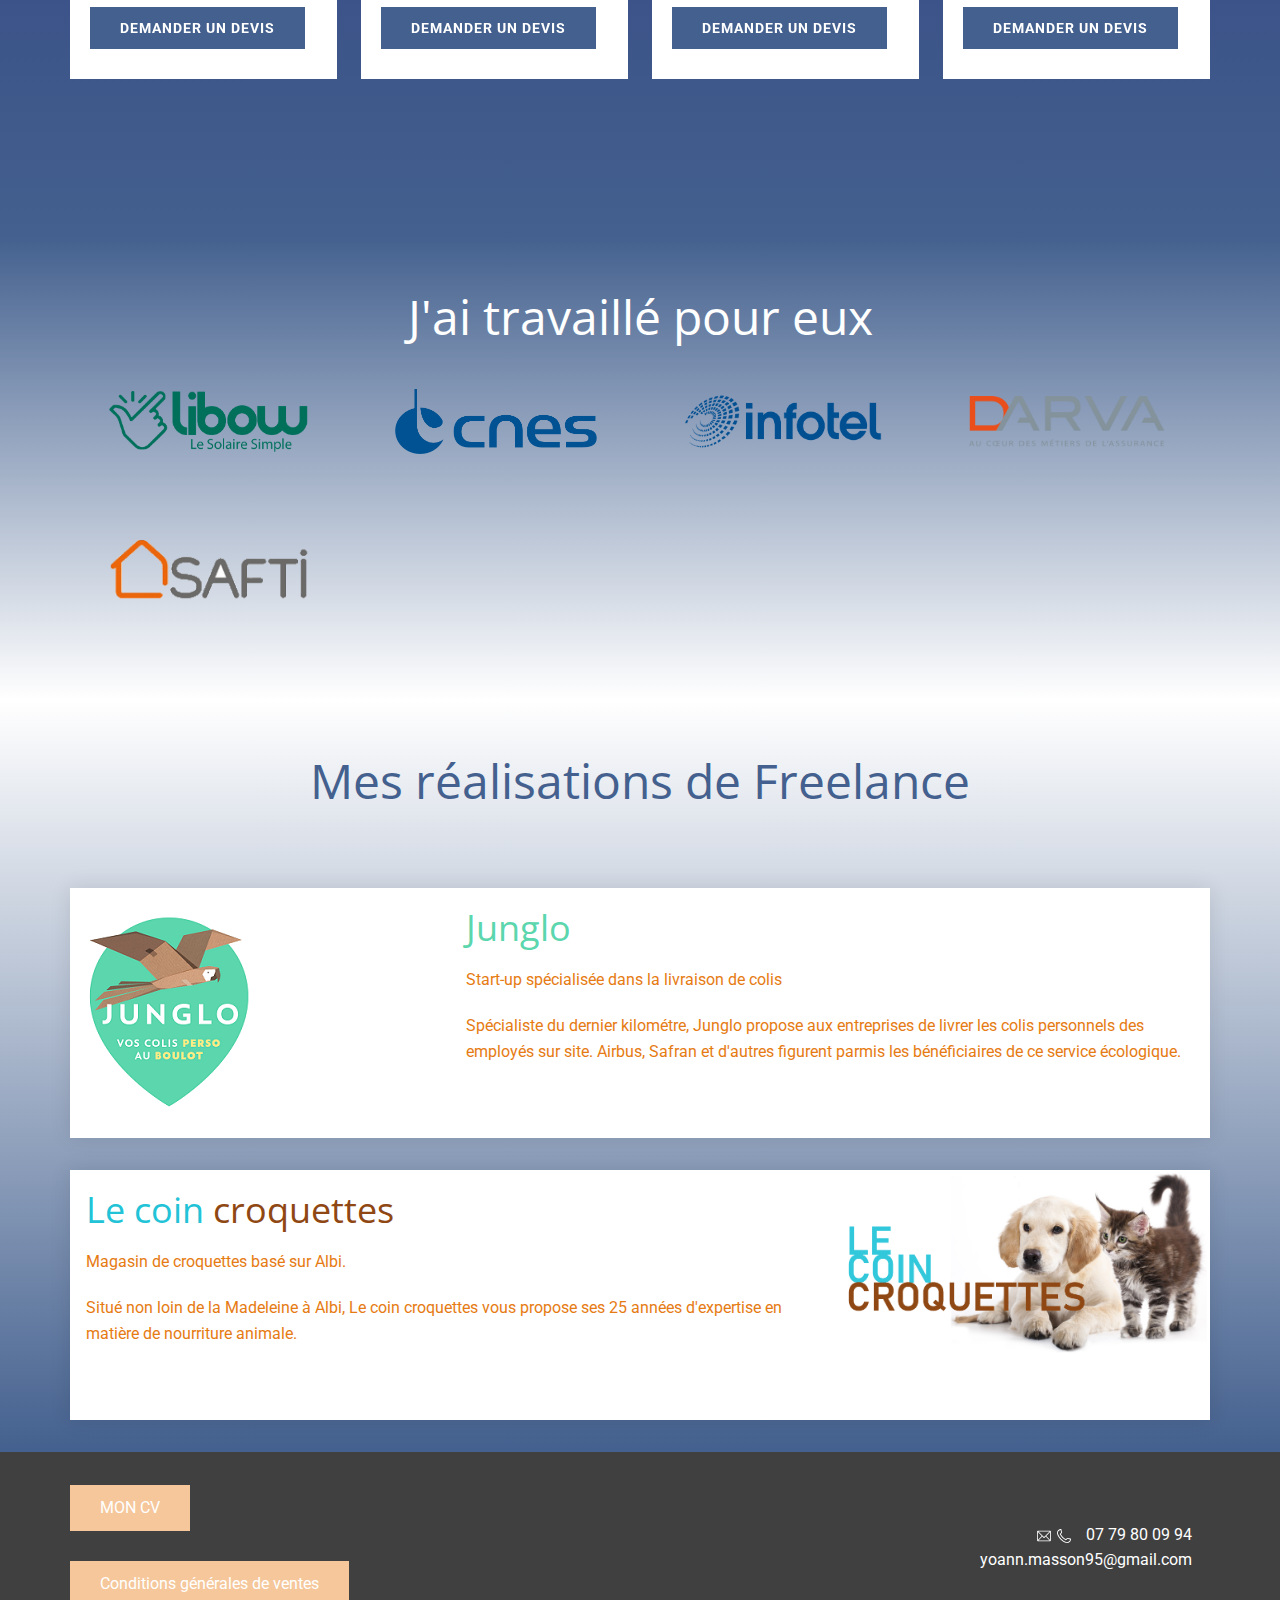
==== commit 507aa1c7: "v2" ====
--- a/index.html
+++ b/index.html
@@ -8,7 +8,8 @@
     <meta name="page_type" content="np-template-header-footer-from-plugin">
     <title>Site-sur-mesure</title>
     <link rel="stylesheet" href="nicepage.css" media="screen">
-<link rel="stylesheet" href="Site-sur-mesure.css" media="screen">
+    <link rel="stylesheet" href="Site-sur-mesure.css" media="screen">
+    <link rel="stylesheet" href="card.css" media="screen">
     <script class="u-script" type="text/javascript" src="jquery.js" defer=""></script>
     <script class="u-script" type="text/javascript" src="nicepage.js" defer=""></script>
     <meta name="generator" content="Nicepage 3.0.8, nicepage.com">
@@ -27,7 +28,7 @@
 		"name": "YoannMasson",
 		"url": "index.html",
 		"sameAs": [
-				"https://linkedin.com/in/yoann-masson-91138a1b9/"
+				"https://linkedin.com/in/yoann-masson-freelance/"
 		]
 }</script>
     <meta property="og:title" content="Site-sur-mesure">
@@ -44,7 +45,7 @@
           <a href="/">Yoann Masson</a>
         </h3>
         <div class="u-social-icons u-spacing-10 u-social-icons-1">
-          <a class="u-social-url" target="_blank" href="https://linkedin.com/in/yoann-masson-91138a1b9/"><span class="u-icon u-icon-circle u-social-linkedin u-social-type-logo u-icon-1"><svg class="u-svg-link" preserveAspectRatio="xMidYMin slice" viewBox="0 0 112 112" style=""><use xmlns:xlink="http://www.w3.org/1999/xlink" xlink:href="#svg-57b5"></use></svg><svg xmlns="http://www.w3.org/2000/svg" xmlns:xlink="http://www.w3.org/1999/xlink" version="1.1" xml:space="preserve" class="u-svg-content" viewBox="0 0 112 112" x="0px" y="0px" id="svg-57b5"><path d="M33.8,96.8H14.5v-58h19.3V96.8z M24.1,30.9L24.1,30.9c-6.6,0-10.8-4.5-10.8-10.1c0-5.8,4.3-10.1,10.9-10.1 S34.9,15,35.1,20.8C35.1,26.4,30.8,30.9,24.1,30.9z M103.3,96.8H84.1v-31c0-7.8-2.7-13.1-9.8-13.1c-5.3,0-8.5,3.6-9.9,7.1 c-0.6,1.3-0.6,3-0.6,4.8V97H44.5c0,0,0.3-52.6,0-58h19.3v8.2c2.6-3.9,7.2-9.6,17.4-9.6c12.7,0,22.2,8.4,22.2,26.1V96.8z"></path></svg></span>
+          <a class="u-social-url" target="_blank" href="https://linkedin.com/in/yoann-masson-freelance/"><span class="u-icon u-icon-circle u-social-linkedin u-social-type-logo u-icon-1"><svg class="u-svg-link" preserveAspectRatio="xMidYMin slice" viewBox="0 0 112 112" style=""><use xmlns:xlink="http://www.w3.org/1999/xlink" xlink:href="#svg-57b5"></use></svg><svg xmlns="http://www.w3.org/2000/svg" xmlns:xlink="http://www.w3.org/1999/xlink" version="1.1" xml:space="preserve" class="u-svg-content" viewBox="0 0 112 112" x="0px" y="0px" id="svg-57b5"><path d="M33.8,96.8H14.5v-58h19.3V96.8z M24.1,30.9L24.1,30.9c-6.6,0-10.8-4.5-10.8-10.1c0-5.8,4.3-10.1,10.9-10.1 S34.9,15,35.1,20.8C35.1,26.4,30.8,30.9,24.1,30.9z M103.3,96.8H84.1v-31c0-7.8-2.7-13.1-9.8-13.1c-5.3,0-8.5,3.6-9.9,7.1 c-0.6,1.3-0.6,3-0.6,4.8V97H44.5c0,0,0.3-52.6,0-58h19.3v8.2c2.6-3.9,7.2-9.6,17.4-9.6c12.7,0,22.2,8.4,22.2,26.1V96.8z"></path></svg></span>
           </a>
         </div>
         <nav class="u-menu u-menu-dropdown u-offcanvas u-menu-1">
@@ -205,8 +206,8 @@
 </g><g><path d="m15.5 24h-5.787c-1.683 0-3.419-.733-4.646-1.961-1.354-1.355-2.069-3.288-2.066-5.588.001-1.902 1.592-3.451 3.545-3.451h.954c.276 0 .5.224.5.5s-.224.5-.5.5h-.954c-1.402 0-2.544 1.101-2.545 2.452-.002 2.058.595 3.699 1.773 4.88 1.229 1.23 2.84 1.668 3.939 1.668h5.787c1.93 0 3.5-1.57 3.5-3.5v-6.5c0-.552-.448-1-1-1s-1 .448-1 1c0 .276-.224.5-.5.5s-.5-.224-.5-.5c0-1.103.897-2 2-2s2 .897 2 2v6.5c0 2.481-2.019 4.5-4.5 4.5z"></path>
 </g><g><path d="m12.5 8.32c-.111 0-.224-.037-.316-.113-.214-.175-.245-.489-.07-.703.579-.71.886-1.576.886-2.504 0-2.206-1.794-4-4-4s-4 1.794-4 4c0 .928.307 1.794.887 2.504.175.214.144.528-.07.703-.213.176-.528.144-.703-.07-.729-.891-1.114-1.976-1.114-3.137 0-2.757 2.243-5 5-5s5 2.243 5 5c0 1.161-.385 2.246-1.113 3.137-.099.121-.242.183-.387.183z"></path>
 </g></svg></span>
-              <h4 class="u-align-center u-text u-text-6">Vitrine améliorée</h4>
-     
+<h4 class="u-align-center u-text u-text-6">Vitrine améliorée</h4>
+<h4 class="u-align-left u-text u-text-10">&nbsp;</h4>
               <ul class="u-align-left u-text u-text-8">
                 <li>Prestations précédentes</li>
                 <li><b><b>Formulaire de contact</b></b>
@@ -278,28 +279,48 @@
               <img alt="" class="u-expanded-width-xs u-image u-image-contain u-image-round u-image-4" data-image-width="530" data-image-height="132" src="images/logo768.png" data-animation-name="zoomIn" data-animation-duration="1000" data-animation-delay="500" data-animation-direction="">
             </div>
           </div>
+      
+          <div class="u-container-style u-list-item u-repeater-item u-list-item-4">
+            <div class="u-container-layout u-similar-container u-valign-middle u-container-layout-4">
+              <img alt="" class="u-expanded-width-xs u-image u-image-contain u-image-round u-image-4" data-image-width="530" data-image-height="132" src="images/safti_logo.png" data-animation-name="zoomIn" data-animation-duration="1000" data-animation-delay="500" data-animation-direction="">
+            </div>
+          </div>
         </div>
       </div>
     </section>
 
-    <section class="u-align-center u-clearfix u-gradient u-section-6 bg-white-to-footer" id="sec-4752">
+    <section class="u-align-center u-clearfix u-gradient u-section-6 bg-white-to-footer" id="realisation">
       <div class="u-clearfix u-sheet u-sheet-1 ">
         <h1 id="real-h1" class="u-text u-text-1">Mes réalisations de Freelance</h1>
-        <div class="u-expanded-width u-list u-repeater u-list-1 top-spacing">
-          <div class="u-container-style u-custom-background u-list-item u-repeater-item u-list-item-1">
-            <div class="u-container-layout u-similar-container u-valign-middle u-container-layout-1">
-              <div class="loader">
-              </div>
-          </div>
-          </div>
-          <div class="u-container-style u-custom-background u-list-item u-repeater-item u-list-item-2">
-            <div class="u-container-layout u-similar-container u-valign-middle u-container-layout-2">
-              <div class="u-text">
-                Ce contenu est en cours de développement et arrivera prochainement
-              </div>
-            </div>
-          </div>
-      </div>
+        <div class="realisation">
+          <a href="https://www.junglo.io" target="_blank" class="card card_left">
+            <div class="card_img">
+              <img src="images/logo_junglo.png">
+            </div>
+            <div class="card_txt">
+              <h2 class="card__title"><span class="green_junglo">Junglo</span></h2>
+              <div class="card__subtitle"><p class="u-text">Start-up spécialisée dans la livraison de colis</p></div>
+              <p class="card__description u-text">
+                Spécialiste du dernier kilométre, Junglo propose aux entreprises de livrer les colis personnels des employés sur site. Airbus, Safran et d'autres figurent parmis les bénéficiaires de ce service écologique.
+              </p>
+              <div class="hover_card"><h1 class="v-align">Visiter Junglo.io</h1></div>
+            </div>
+          </a>
+          <a href="https://le-coin-croquettes.fr" target="_blank" class="card card_right">    
+            <div class="card_txt">
+              <div class="hover_card left"><h1 class="v-align">Visiter Le-coin-croquettes.fr</h1></div>
+              <h2 class="card__title"><span class="blue_croquettes">Le coin</span> <span class="brown_croquettes">croquettes</span></h2>
+              <div class="card__subtitle"><p class="u-text"></p>Magasin de croquettes basé sur Albi.</p></div>
+              <p class="card__description u-text">
+                Situé non loin de la Madeleine à Albi, Le coin croquettes vous propose ses 25 années d'expertise en matière de nourriture animale. 
+              </p>
+            </div>
+            <div class="card-img">
+              <img src="images/le-coin-croquettes.png">
+            </div>
+          </a>
+        </div>
+      </div>  
     </section>
     
     
--- a/Site-sur-mesure.css
+++ b/Site-sur-mesure.css
@@ -854,10 +854,6 @@
 }
 
 @media (max-width: 991px) {
-  .u-section-5 .u-sheet-1 {
-    min-height: 1725px;
-  }
-
   .u-section-5 .u-list-1 {
     min-height: 682px;
     grid-template-columns: repeat(2, calc(50% - 12px));
@@ -1170,7 +1166,7 @@
 
 /* Custom CSS */
 .bg-white-to-footer {
-  background-image: linear-gradient(white, white);
+  background-image: linear-gradient(white, #43608e);
 }
 
 #real-h1 {
@@ -1184,6 +1180,7 @@
   border-radius: 50%;
   width: 120px;
   height: 120px;
+  padding: 2rem;
   animation: spin 2s linear infinite;
 }
 
@@ -1196,4 +1193,93 @@
   margin-top: 2rem;
 }
 
+
 /*---------------------------*/
+.realisation {
+  font-family: 'roboto';
+  margin-top: 5rem;
+}
+
+.realisation-img-panel {
+  /* Add shadows to create the "card" effect */
+  box-shadow: 0 4px 8px 0 rgba(0,0,0,0.2);
+  transition: 0.3s;
+}
+
+/* On mouse-over, add a deeper shadow */
+.realisation-img-panel:hover {
+  box-shadow: 0 8px 16px 0 rgba(0,0,0,0.2);
+}
+
+.realisation-titre {
+  font-size: 1.2rem;
+  margin-bottom: 4rem;
+  font-weight: 700;
+}
+
+.realisation-desc {
+  text-align: start;
+}
+/* On mouse-over, add a deeper shadow */
+.card:hover {
+  box-shadow: 0 16px 32px 0 rgba(0,0,0,0.2);
+}
+
+.card-img {
+  min-height: 10rem;
+  max-height: 15rem;
+  max-width: 100%;
+}
+
+.img-contained {
+  max-width:100%;
+  max-height:100%;
+}
+
+.realisation-img-panel {
+  position: relative;
+}
+
+.realisation-img-panel *{
+  -webkit-transform: scale(1);
+	transform: scale(1);
+	-webkit-transition: .3s ease-in-out;
+	transition: .3s ease-in-out;
+}
+
+.realisation-img-panel:hover * {
+	-webkit-transform: scale(1.1);
+	transform: scale(1.1);
+}
+
+/* Effect hover image */
+.middle {
+  position: absolute;
+  top: 0;
+  bottom: 0;
+  left: 0;
+  right: 0;
+  height: 100%;
+  width: 100%;
+  opacity: 0;
+  transition: .5s ease;
+  background-color: #43608e;
+}
+
+.text {
+  color: white;
+
+}
+
+.image {
+  backface-visibility: hidden;
+}
+
+.realisation-img-panel:hover .image {
+  opacity: 0.3;
+}
+
+.realisation-img-panel:hover .middle {
+  opacity: 1;
+}
+
--- a/card.css
+++ b/card.css
@@ -0,0 +1,98 @@
+.card {
+  margin-bottom: 2rem;
+  text-align: left;
+  overflow: hidden;
+
+  width: 100%;
+  height: 250px;
+  background-color: #fff;
+  box-shadow: 0px 0px 20px rgba(0, 0, 0, 0.1);
+  transition: box-shadow 0.5s;
+}
+
+.card_right {
+    display: grid;
+    grid-template-columns: 2fr 1fr;
+}
+
+.card_left {
+    display: grid;
+    grid-template-columns: 1fr 2fr;
+}
+/* Sur les écrans, quand la largeur de la fenêtre fait au maximum 1280px */
+@media (max-width: 750px) {
+  .card {
+    display: grid;
+    grid-template-columns: 1fr;
+    height: 560px;
+  }
+}
+
+.green_junglo {
+  color: #5bd6ad;
+}
+
+.card-img {
+  overflow: hidden;
+  text-align: center;
+  padding-top: auto;
+  padding-bottom: auto;
+}
+
+.card_txt {
+  position: relative;
+}
+
+.card__title {
+  margin-left: 1rem;
+  margin-right: 1rem;
+}
+
+.card_txt > * {
+  padding-left: 1rem;
+  padding-right: 1rem;
+}
+.card img {
+  max-width: 100%;
+  height: 100;
+}
+
+.brown_croquettes {
+  color: #8f4813;
+}
+
+.blue_croquettes {
+  color: #22c3d7;
+}
+
+.card:hover .hover_card {
+  transform: none;
+}
+
+.card:hover .hover_card.left {
+  transform: none;
+}
+
+.hover_card {
+  display: block;
+  position: absolute;
+  top: 0; 
+  height: 100%;
+  width: 100%;
+  text-align: center;
+  transform: translateX(100%);
+  transition: transform .5s ease-in-out;
+  background-color: #5bd6ad;
+  z-index: 5;
+  display: table;
+
+}
+
+.hover_card.left {
+  transform: translateX(-100%);
+}
+
+.v-align {
+  vertical-align: middle;
+  display: table-cell;
+}
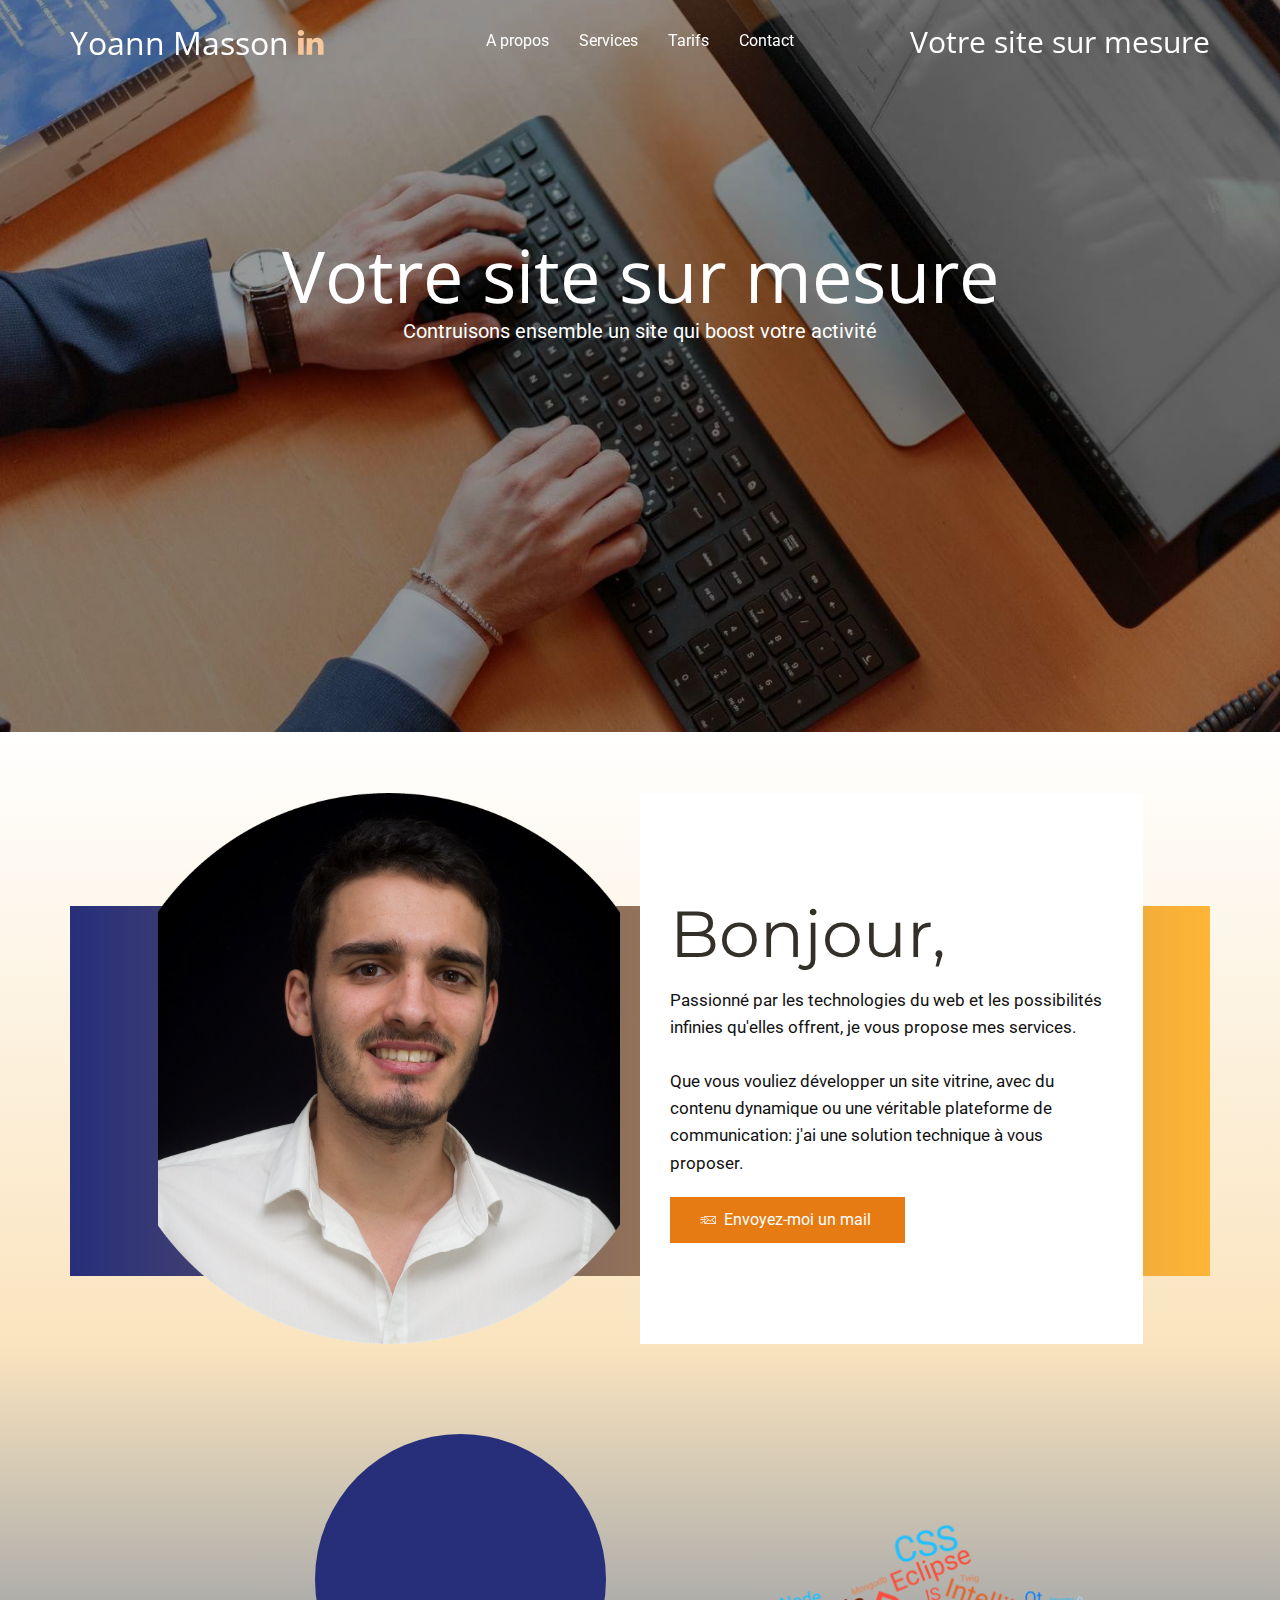
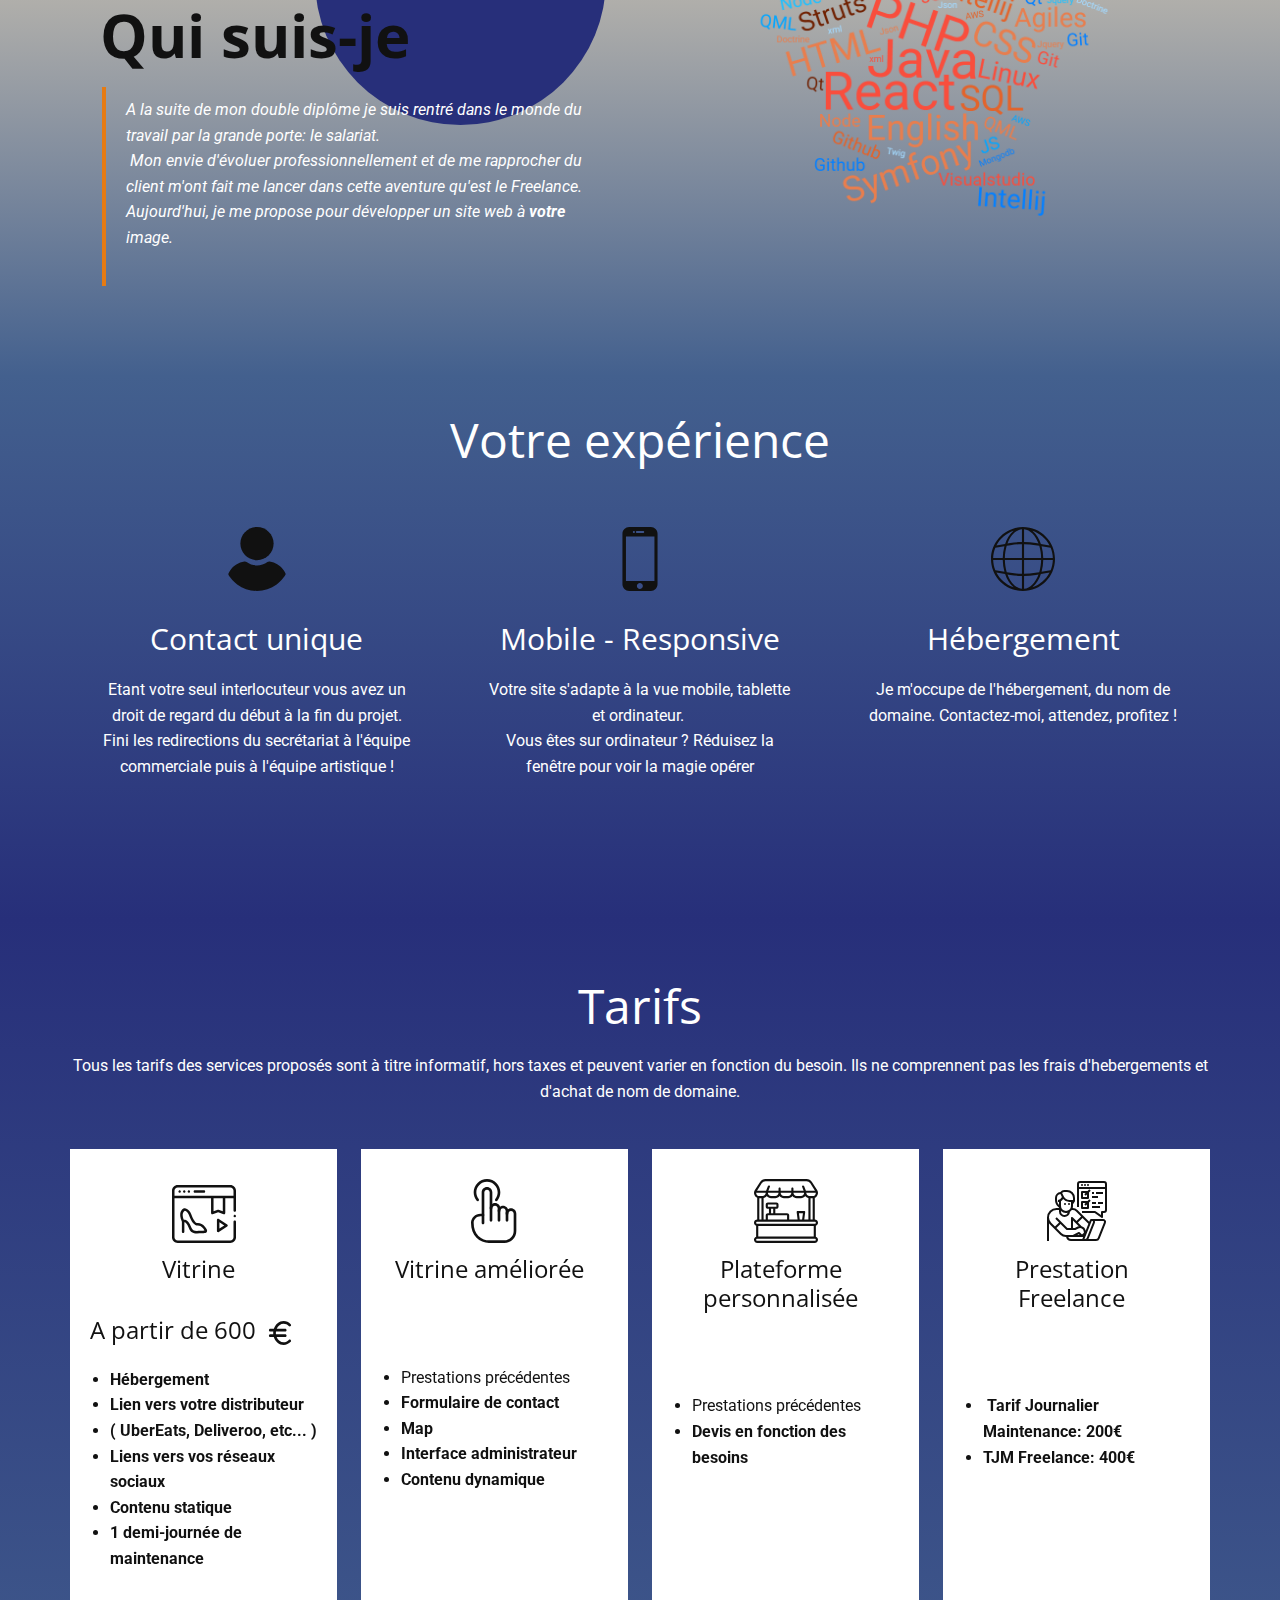
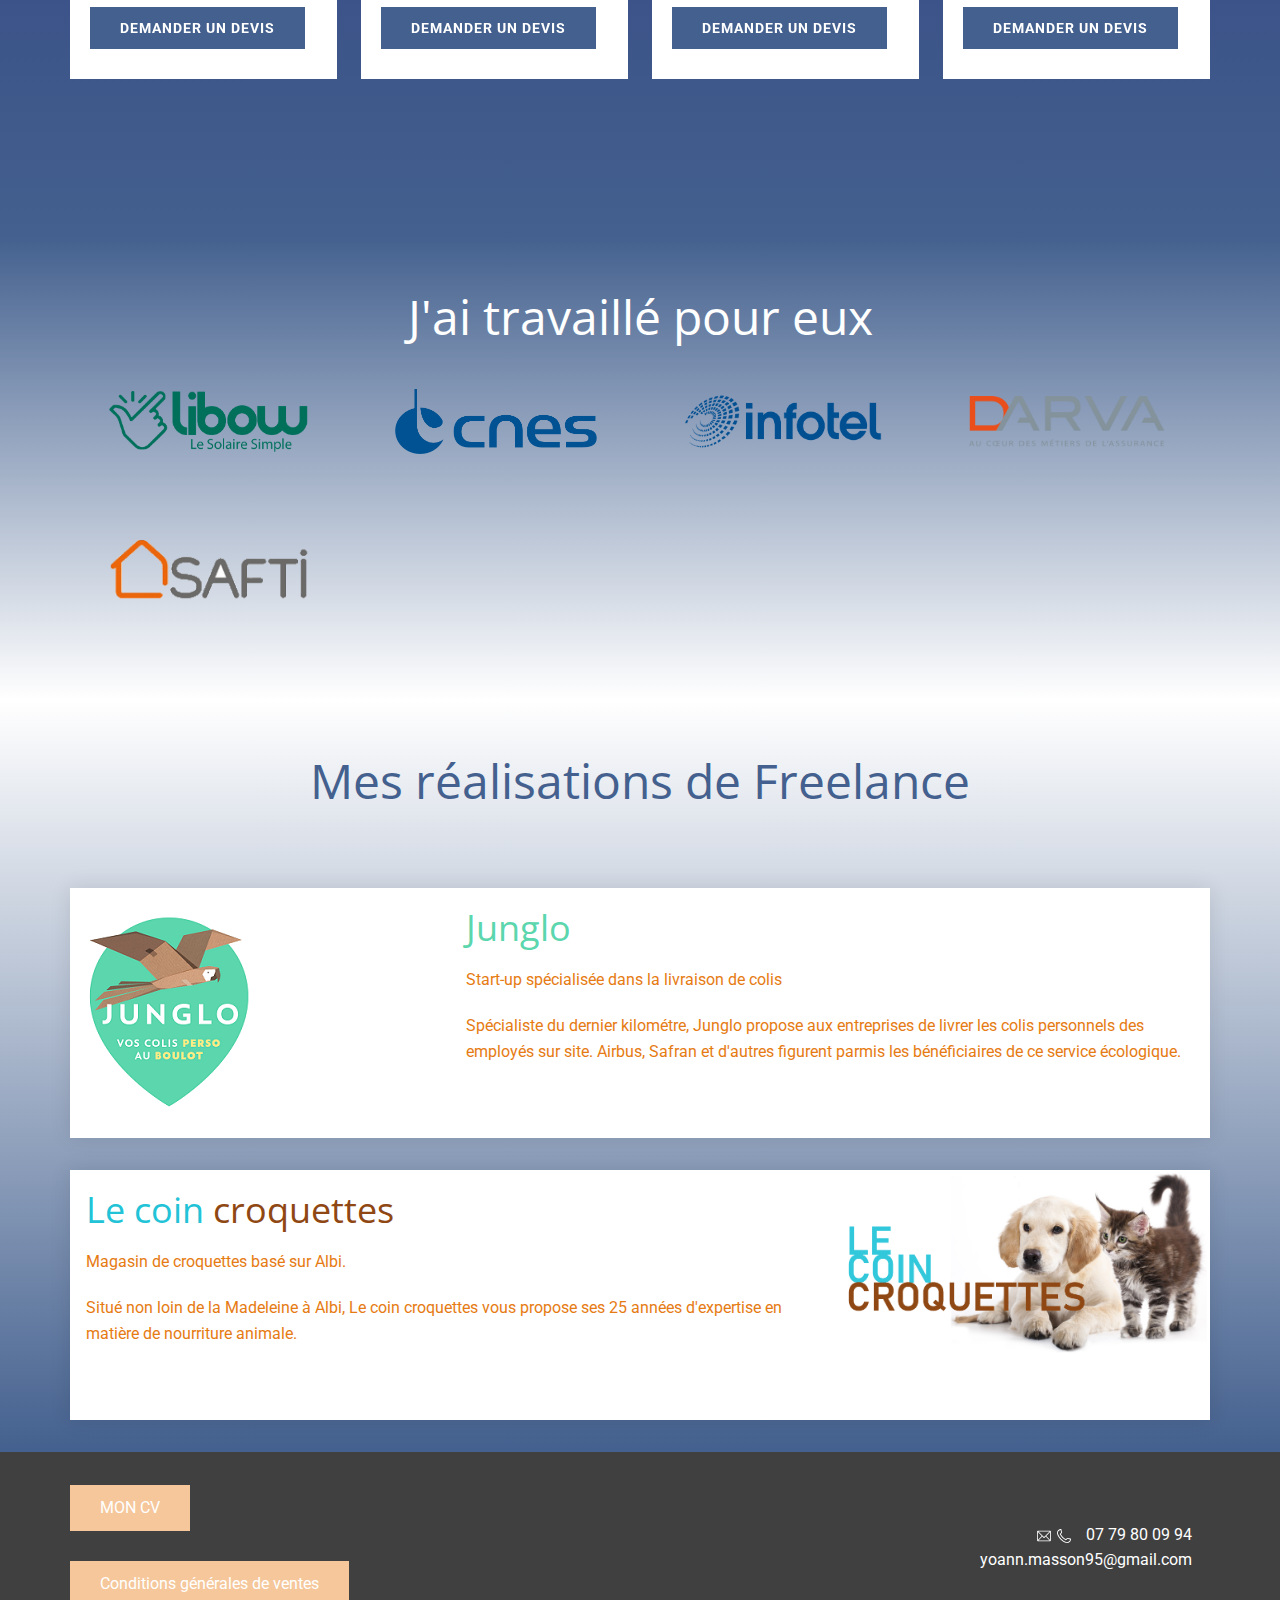
==== commit 3a8aa3f9: "mise à jour tarif + clean" ====
--- a/index.html
+++ b/index.html
@@ -179,7 +179,7 @@
           <div class="u-align-center u-container-style u-list-item u-repeater-item u-video-cover u-white u-list-item-1" data-animation-name="zoomIn" data-animation-duration="1000" data-animation-delay="0" data-animation-direction="">
             <div class="u-container-layout u-similar-container u-valign-top u-container-layout-1"><span class="u-icon u-icon-circle u-icon-1"><svg class="u-svg-link" preserveAspectRatio="xMidYMin slice" viewBox="0 -24 512 512" style=""><use xmlns:xlink="http://www.w3.org/1999/xlink" xlink:href="#svg-7616"></use></svg><svg xmlns="http://www.w3.org/2000/svg" xmlns:xlink="http://www.w3.org/1999/xlink" version="1.1" xml:space="preserve" class="u-svg-content" viewBox="0 -24 512 512" id="svg-7616"><path d="m369.316406 377.503906c-1.625 0-3.257812-.394531-4.742187-1.195312-3.234375-1.746094-5.253907-5.125-5.253907-8.804688v-88.113281c0-3.679687 2.019532-7.058594 5.253907-8.804687 3.242187-1.742188 7.171875-1.570313 10.242187.453124l66.914063 44.058594c2.808593 1.847656 4.5 4.984375 4.5 8.351563 0 3.363281-1.691407 6.5-4.5 8.351562l-66.914063 44.058594c-1.660156 1.09375-3.578125 1.644531-5.5 1.644531zm10.003906-79.558594v51l38.726563-25.5zm0 0"></path><path d="m466.269531 0h-420.539062c-25.214844 0-45.730469 20.515625-45.730469 45.730469v372.464843c0 25.214844 20.515625 45.730469 45.730469 45.730469h420.539062c25.214844 0 45.730469-20.515625 45.730469-45.730469v-124.109374c0-5.523438-4.476562-10-10-10s-10 4.476562-10 10v124.109374c0 14.1875-11.542969 25.730469-25.730469 25.730469h-420.539062c-14.1875 0-25.730469-11.542969-25.730469-25.730469v-312.574218h292.34375v119.25c0 3.253906 1.582031 6.304687 4.242188 8.179687 2.660156 1.871094 6.066406 2.332031 9.132812 1.234375l43.601562-15.640625 43.601563 15.640625c1.097656.394532 2.238281.585938 3.375.585938 2.03125 0 4.046875-.621094 5.753906-1.820313 2.664063-1.875 4.246094-4.925781 4.246094-8.179687v-119.25h65.703125v98.015625c0 5.523437 4.476562 10 10 10s10-4.476563 10-10v-157.90625c0-25.214844-20.515625-45.730469-45.730469-45.730469zm-59.972656 210.660156-33.601563-12.050781c-2.183593-.785156-4.570312-.785156-6.753906 0l-33.601562 12.050781v-105.039062h73.957031zm-386.296875-125.039062v-39.890625c0-14.1875 11.542969-25.730469 25.730469-25.730469h420.539062c14.1875 0 25.730469 11.542969 25.730469 25.730469v39.890625zm0 0"></path><path d="m88.980469 383.398438c5.519531 0 10-4.476563 10-10v-76.042969c.824219-.078125 1.78125-.03125 2.871093.246093 4.910157 1.246094 18.078126 8.5625 34.210938 49.464844 11.128906 28.214844 30.132812 40.253906 63.539062 40.253906 33.230469 0 51.089844-.839843 61.640626-2.890624 4.894531-.953126 19.785156-3.847657 19.785156-19.273438 0-3.4375-2.863282-8.761719-4.957032-12.648438-2.53125-4.703124-6.800781-11.808593-12.777343-18.945312-15.695313-18.742188-35.296875-28.648438-56.6875-28.648438-17.394531 0-36.351563-26.222656-53.378907-73.832031-14.5-40.550781-49.109374-45.652343-50.578124-45.851562-2.445313-.324219-4.882813.261719-6.875 1.589843-.074219.035157-.152344.074219-.234376.113282-19.089843 9.5-46.46875 35.980468-16.558593 106.761718v79.707032c0 5.519531 4.476562 9.996094 10 9.996094zm13.820312-177.6875c6.636719 1.914062 23.300781 8.910156 31.59375 32.101562 20.960938 58.609375 44.578125 87.101562 72.210938 87.101562 30.597656 0 47.65625 28.453126 53.105469 39.449219-11.089844 2.953125-47.386719 2.953125-60.109376 2.953125-25.136718 0-36.898437-7.21875-44.933593-27.589844-14.863281-37.6875-30.894531-57.890624-49-61.769531-2.128907-.457031-4.140625-.652343-6.023438-.652343-1.960937 0-3.785156.210937-5.457031.5625-10.285156-27.394532-15.128906-58.867188 8.613281-72.15625zm0 0"></path><path d="m502 258.671875c-4.199219 0-7.976562-2.691406-9.40625-6.625-1.402344-3.851563-.203125-8.351563 2.9375-10.992187 3.289062-2.765626 8.085938-3.140626 11.746094-.867188 3.488281 2.164062 5.34375 6.414062 4.53125 10.445312-.929688 4.621094-5.097656 8.039063-9.808594 8.039063zm0 0"></path><path d="m255.480469 62.929688h-72.566407c-5.519531 0-10-4.480469-10-10 0-5.523438 4.480469-10 10-10h72.566407c5.523437 0 10 4.476562 10 10-.003907 5.519531-4.480469 10-10 10zm0 0"></path><path d="m97.808594 62.921875c-4.121094 0-7.894532-2.617187-9.347656-6.472656-1.492188-3.949219-.269532-8.578125 3.003906-11.253907 3.234375-2.644531 7.898437-2.984374 11.480468-.84375 3.585938 2.144532 5.496094 6.425782 4.675782 10.53125-.925782 4.617188-5.105469 8.039063-9.8125 8.039063zm0 0"></path><path d="m134.71875 62.921875c-4.132812 0-7.878906-2.621094-9.347656-6.472656-1.511719-3.953125-.269532-8.578125 3.007812-11.253907 3.234375-2.644531 7.890625-2.984374 11.476563-.84375 3.589843 2.144532 5.480469 6.433594 4.664062 10.53125-.917969 4.621094-5.09375 8.039063-9.800781 8.039063zm0 0"></path><path d="m60.910156 62.921875c-4.121094 0-7.90625-2.617187-9.359375-6.472656-1.496093-3.957031-.261719-8.578125 3.015625-11.253907 3.234375-2.644531 7.894532-2.984374 11.480469-.84375 3.578125 2.136719 5.488281 6.441407 4.664063 10.53125-.933594 4.617188-5.082032 8.039063-9.800782 8.039063zm0 0"></path></svg></span>
               <h4 class="u-align-center u-text u-text-3">Vitrine</h4>
-              <h4 class="u-align-left u-text u-text-4">A partir de 300&nbsp;&nbsp;<span class="u-icon"><svg xmlns="http://www.w3.org/2000/svg" xmlns:xlink="http://www.w3.org/1999/xlink" version="1.1" xml:space="preserve" class="u-svg-content" viewBox="0 0 432.763 432.762" x="0px" y="0px" style="width: 1em; height: 1em;"><g><path d="M374.363,342.635c-25.563,26.889-58.292,41.7-92.16,41.7c-55.509,0-103.572-38.981-126.192-95.329h154.186   c13.37,0,24.21-10.84,24.21-24.21s-10.84-24.21-24.21-24.21H143.708c-0.952-7.915-1.472-15.989-1.472-24.211   c0-9.274,0.653-18.365,1.871-27.237h166.09c13.37,0,24.21-10.84,24.21-24.21s-10.84-24.211-24.21-24.211H157.299   c23.105-54.698,70.4-92.302,124.904-92.302c33.868,0,66.597,14.812,92.16,41.698c9.203,9.685,24.518,10.083,34.224,0.872   c9.693-9.215,10.077-24.539,0.875-34.229C374.671,20.156,329.478,0,282.209,0c-80.712,0-149.705,58.62-176.478,140.724H40.854   c-13.37,0-24.21,10.84-24.21,24.21s10.84,24.21,24.21,24.21h54.503c-0.981,8.934-1.542,18.007-1.542,27.237   c0,8.192,0.428,16.255,1.211,24.211H40.854c-13.37,0-24.21,10.84-24.21,24.21s10.84,24.21,24.21,24.21h63.916   c26.043,83.691,95.733,143.75,177.433,143.75c47.274,0,92.456-20.161,127.247-56.755c9.208-9.693,8.83-25.015-0.869-34.229   C398.894,332.563,383.566,332.948,374.363,342.635z"></path>
+              <h4 class="u-align-left u-text u-text-4">A partir de 600&nbsp;&nbsp;<span class="u-icon"><svg xmlns="http://www.w3.org/2000/svg" xmlns:xlink="http://www.w3.org/1999/xlink" version="1.1" xml:space="preserve" class="u-svg-content" viewBox="0 0 432.763 432.762" x="0px" y="0px" style="width: 1em; height: 1em;"><g><path d="M374.363,342.635c-25.563,26.889-58.292,41.7-92.16,41.7c-55.509,0-103.572-38.981-126.192-95.329h154.186   c13.37,0,24.21-10.84,24.21-24.21s-10.84-24.21-24.21-24.21H143.708c-0.952-7.915-1.472-15.989-1.472-24.211   c0-9.274,0.653-18.365,1.871-27.237h166.09c13.37,0,24.21-10.84,24.21-24.21s-10.84-24.211-24.21-24.211H157.299   c23.105-54.698,70.4-92.302,124.904-92.302c33.868,0,66.597,14.812,92.16,41.698c9.203,9.685,24.518,10.083,34.224,0.872   c9.693-9.215,10.077-24.539,0.875-34.229C374.671,20.156,329.478,0,282.209,0c-80.712,0-149.705,58.62-176.478,140.724H40.854   c-13.37,0-24.21,10.84-24.21,24.21s10.84,24.21,24.21,24.21h54.503c-0.981,8.934-1.542,18.007-1.542,27.237   c0,8.192,0.428,16.255,1.211,24.211H40.854c-13.37,0-24.21,10.84-24.21,24.21s10.84,24.21,24.21,24.21h63.916   c26.043,83.691,95.733,143.75,177.433,143.75c47.274,0,92.456-20.161,127.247-56.755c9.208-9.693,8.83-25.015-0.869-34.229   C398.894,332.563,383.566,332.948,374.363,342.635z"></path>
 </g></svg><img></span>&nbsp;
               </h4>
               <ul class="u-align-left u-text u-text-5">
@@ -244,9 +244,7 @@
               <ul class="u-align-left u-text u-text-14">
                 <li style=""><b>&nbsp;Tarif Journalier Maintenance: 200€</b>
                 </li>
-                <li style=""><b>Tarif Horaire Maintenance: 30€</b>
-                </li>
-                <li style=""><b>TJM Freelance: 280-300€</b>
+                <li style=""><b>TJM Freelance: 400€</b>
                 </li>
               </ul>
               <a href="mailto:yoann.masson95@gmail.com?subject=Demande%20devis%20-%20Freelance" class="u-btn u-button-style u-hover-palette-1-dark-1 u-palette-2-base u-btn-4">DEMANDER UN DEVIS</a>
